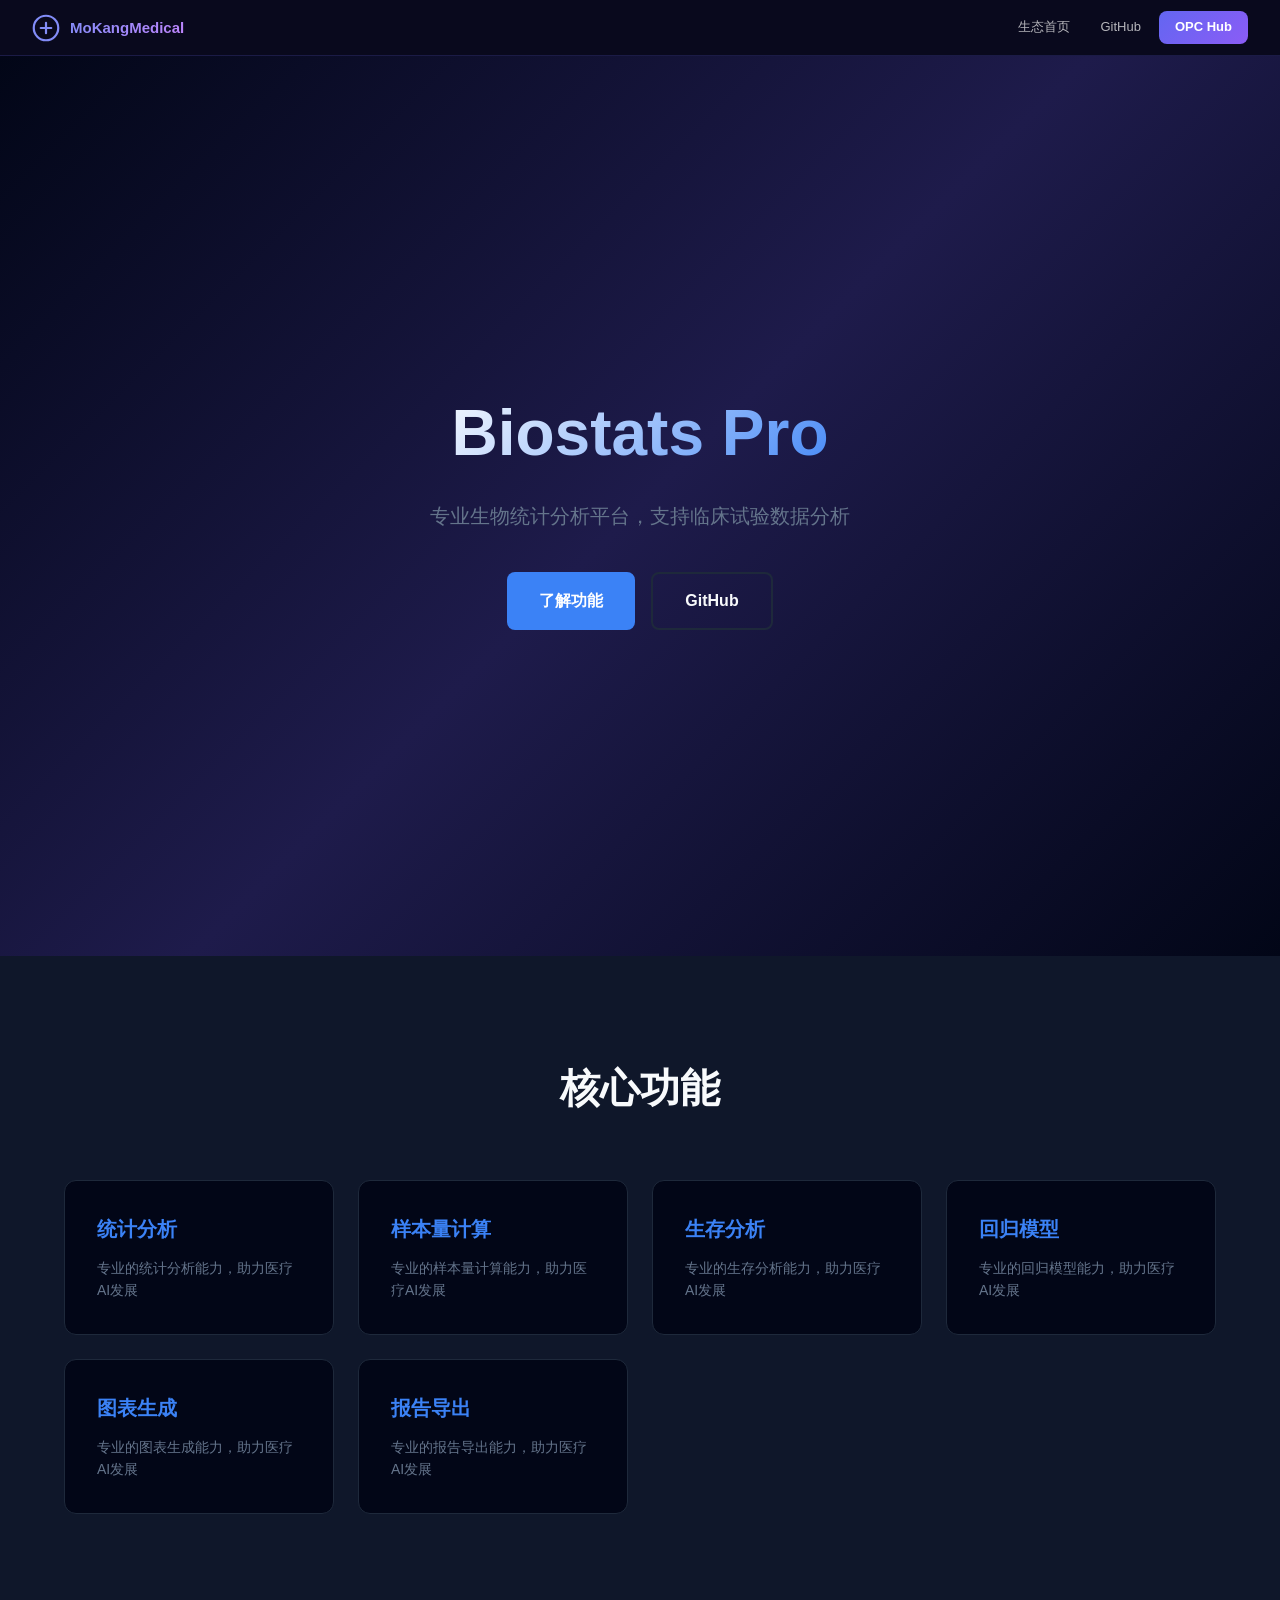
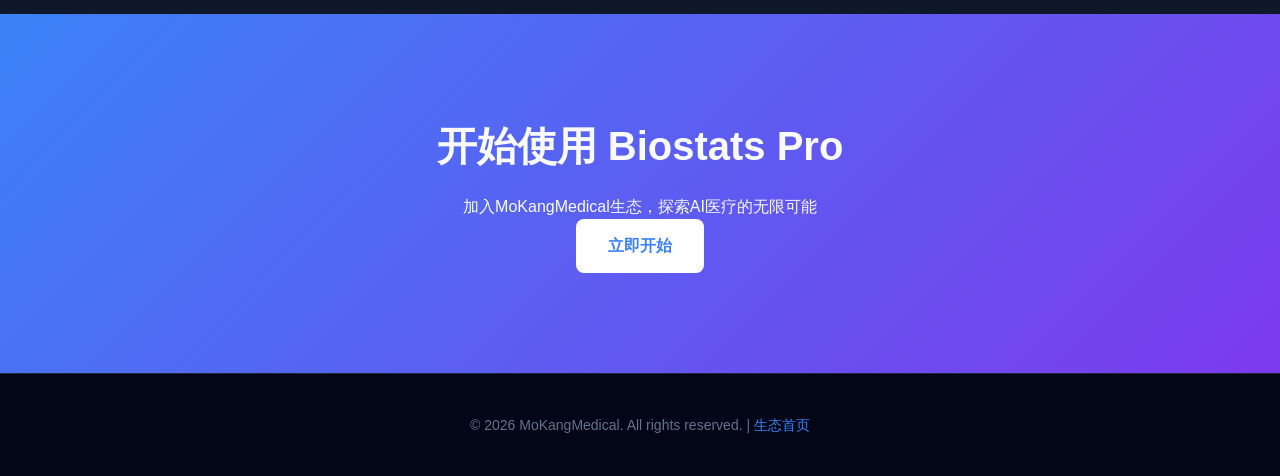
==== docs/index.html @ cc9371da "feat: add professional landing page and documentation" ====
<!DOCTYPE html>
<html lang="zh-CN">
<head>
    <meta charset="UTF-8">
    <meta name="viewport" content="width=device-width, initial-scale=1.0">
    <title>Biostats Pro - MoKangMedical</title>
    <meta name="description" content="专业生物统计分析平台，支持临床试验数据分析">
    <style>
        * { margin: 0; padding: 0; box-sizing: border-box; }
        :root {
            --primary: #3b82f6;
            --dark: #0f172a;
            --darker: #020617;
            --light: #f8fafc;
            --gray: #64748b;
            --border: #1e293b;
        }
        body {
            font-family: -apple-system, BlinkMacSystemFont, 'Segoe UI', Roboto, sans-serif;
            background: var(--darker);
            color: var(--light);
            line-height: 1.6;
        }
        .container { max-width: 1200px; margin: 0 auto; padding: 0 24px; }
        .hero {
            min-height: 100vh;
            display: flex;
            align-items: center;
            justify-content: center;
            text-align: center;
            background: linear-gradient(135deg, var(--darker) 0%, #1e1b4b 50%, var(--darker) 100%);
        }
        .hero h1 {
            font-size: clamp(2.5rem, 6vw, 4rem);
            font-weight: 800;
            margin-bottom: 16px;
            background: linear-gradient(135deg, #fff 0%, #3b82f6 100%);
            -webkit-background-clip: text;
            -webkit-text-fill-color: transparent;
        }
        .hero p {
            font-size: 1.25rem;
            color: var(--gray);
            max-width: 600px;
            margin: 0 auto 40px;
        }
        .btn {
            padding: 14px 32px;
            border-radius: 8px;
            font-weight: 600;
            font-size: 16px;
            text-decoration: none;
            transition: all 0.3s ease;
            display: inline-flex;
            align-items: center;
            gap: 8px;
        }
        .btn-primary {
            background: var(--primary);
            color: white;
        }
        .btn-primary:hover {
            transform: translateY(-2px);
            box-shadow: 0 10px 30px rgba(0,0,0,0.3);
        }
        .btn-secondary {
            background: transparent;
            color: var(--light);
            border: 2px solid var(--border);
        }
        .features {
            padding: 100px 0;
            background: var(--dark);
        }
        .section-title {
            text-align: center;
            margin-bottom: 60px;
        }
        .section-title h2 {
            font-size: 2.5rem;
            font-weight: 700;
            margin-bottom: 16px;
        }
        .features-grid {
            display: grid;
            grid-template-columns: repeat(auto-fit, minmax(250px, 1fr));
            gap: 24px;
        }
        .feature-card {
            background: var(--darker);
            border: 1px solid var(--border);
            border-radius: 12px;
            padding: 32px;
            transition: all 0.3s ease;
        }
        .feature-card:hover {
            border-color: var(--primary);
            transform: translateY(-4px);
        }
        .feature-card h3 {
            font-size: 1.25rem;
            font-weight: 600;
            margin-bottom: 12px;
            color: var(--primary);
        }
        .feature-card p {
            color: var(--gray);
            font-size: 14px;
        }
        .cta {
            padding: 100px 0;
            background: linear-gradient(135deg, #3b82f6 0%, #7c3aed 100%);
            text-align: center;
        }
        .cta h2 {
            font-size: 2.5rem;
            font-weight: 700;
            margin-bottom: 16px;
        }
        footer {
            padding: 40px 0;
            background: var(--darker);
            border-top: 1px solid var(--border);
            text-align: center;
            color: var(--gray);
            font-size: 14px;
        }
        footer a {
            color: var(--primary);
            text-decoration: none;
        }
    </style>
</head>
<body style="padding-top:56px!important"><nav id="opc-nav" style="position:fixed;top:0;left:0;right:0;z-index:9999;background:rgba(10,10,30,0.95);backdrop-filter:blur(20px);border-bottom:1px solid rgba(99,102,241,0.2);padding:0 2rem;height:56px;display:flex;align-items:center;justify-content:space-between;font-family:-apple-system,BlinkMacSystemFont,'Segoe UI',sans-serif">
  <a href="https://mokangmedical.github.io/opc-homepage/" style="display:flex;align-items:center;gap:10px;text-decoration:none;color:#fff;font-weight:700;font-size:15px">
    <svg width="28" height="28" viewBox="0 0 32 32" fill="none"><circle cx="16" cy="16" r="14" stroke="url(#ng1)" stroke-width="2.5"/><path d="M10 16h12M16 10v12" stroke="url(#ng1)" stroke-width="2.5" stroke-linecap="round"/><defs><linearGradient id="ng1" x1="0" y1="0" x2="32" y2="32"><stop stop-color="#818cf8"/><stop offset="1" stop-color="#c084fc"/></linearGradient></defs></svg>
    <span style="background:linear-gradient(135deg,#818cf8,#c084fc);-webkit-background-clip:text;-webkit-text-fill-color:transparent">MoKangMedical</span>
  </a>
  <div style="display:flex;gap:6px;align-items:center">
    <a href="https://mokangmedical.github.io/opc-homepage/" style="color:rgba(255,255,255,0.7);text-decoration:none;font-size:13px;padding:6px 12px;border-radius:8px">生态首页</a>
    <a href="https://github.com/MoKangMedical" target="_blank" style="color:rgba(255,255,255,0.7);text-decoration:none;font-size:13px;padding:6px 12px;border-radius:8px">GitHub</a>
    <a href="https://mokangmedical.github.io/opc-alliance/" style="background:linear-gradient(135deg,#6366f1,#8b5cf6);color:#fff;padding:6px 16px;border-radius:8px;font-weight:600;font-size:13px;text-decoration:none">OPC Hub</a>
  </div>
</nav>
    <section class="hero">
        <div class="container">
            <h1>Biostats Pro</h1>
            <p>专业生物统计分析平台，支持临床试验数据分析</p>
            <div style="display:flex;gap:16px;justify-content:center;flex-wrap:wrap">
                <a href="#features" class="btn btn-primary">了解功能</a>
                <a href="https://github.com/MoKangMedical/biostats-" class="btn btn-secondary">GitHub</a>
            </div>
        </div>
    </section>
    <section class="features" id="features">
        <div class="container">
            <div class="section-title">
                <h2>核心功能</h2>
            </div>
            <div class="features-grid">
                <div class="feature-card"><h3>统计分析</h3><p>专业的统计分析能力，助力医疗AI发展</p></div><div class="feature-card"><h3>样本量计算</h3><p>专业的样本量计算能力，助力医疗AI发展</p></div><div class="feature-card"><h3>生存分析</h3><p>专业的生存分析能力，助力医疗AI发展</p></div><div class="feature-card"><h3>回归模型</h3><p>专业的回归模型能力，助力医疗AI发展</p></div><div class="feature-card"><h3>图表生成</h3><p>专业的图表生成能力，助力医疗AI发展</p></div><div class="feature-card"><h3>报告导出</h3><p>专业的报告导出能力，助力医疗AI发展</p></div>
            </div>
        </div>
    </section>
    <section class="cta">
        <div class="container">
            <h2>开始使用 Biostats Pro</h2>
            <p>加入MoKangMedical生态，探索AI医疗的无限可能</p>
            <a href="https://github.com/MoKangMedical/biostats-" class="btn" style="background:white;color:var(--primary)">立即开始</a>
        </div>
    </section>
    <footer>
        <div class="container">
            <p>&copy; 2026 MoKangMedical. All rights reserved. | <a href="https://mokangmedical.github.io/opc-homepage/">生态首页</a></p>
        </div>
    </footer>
</body>
</html>
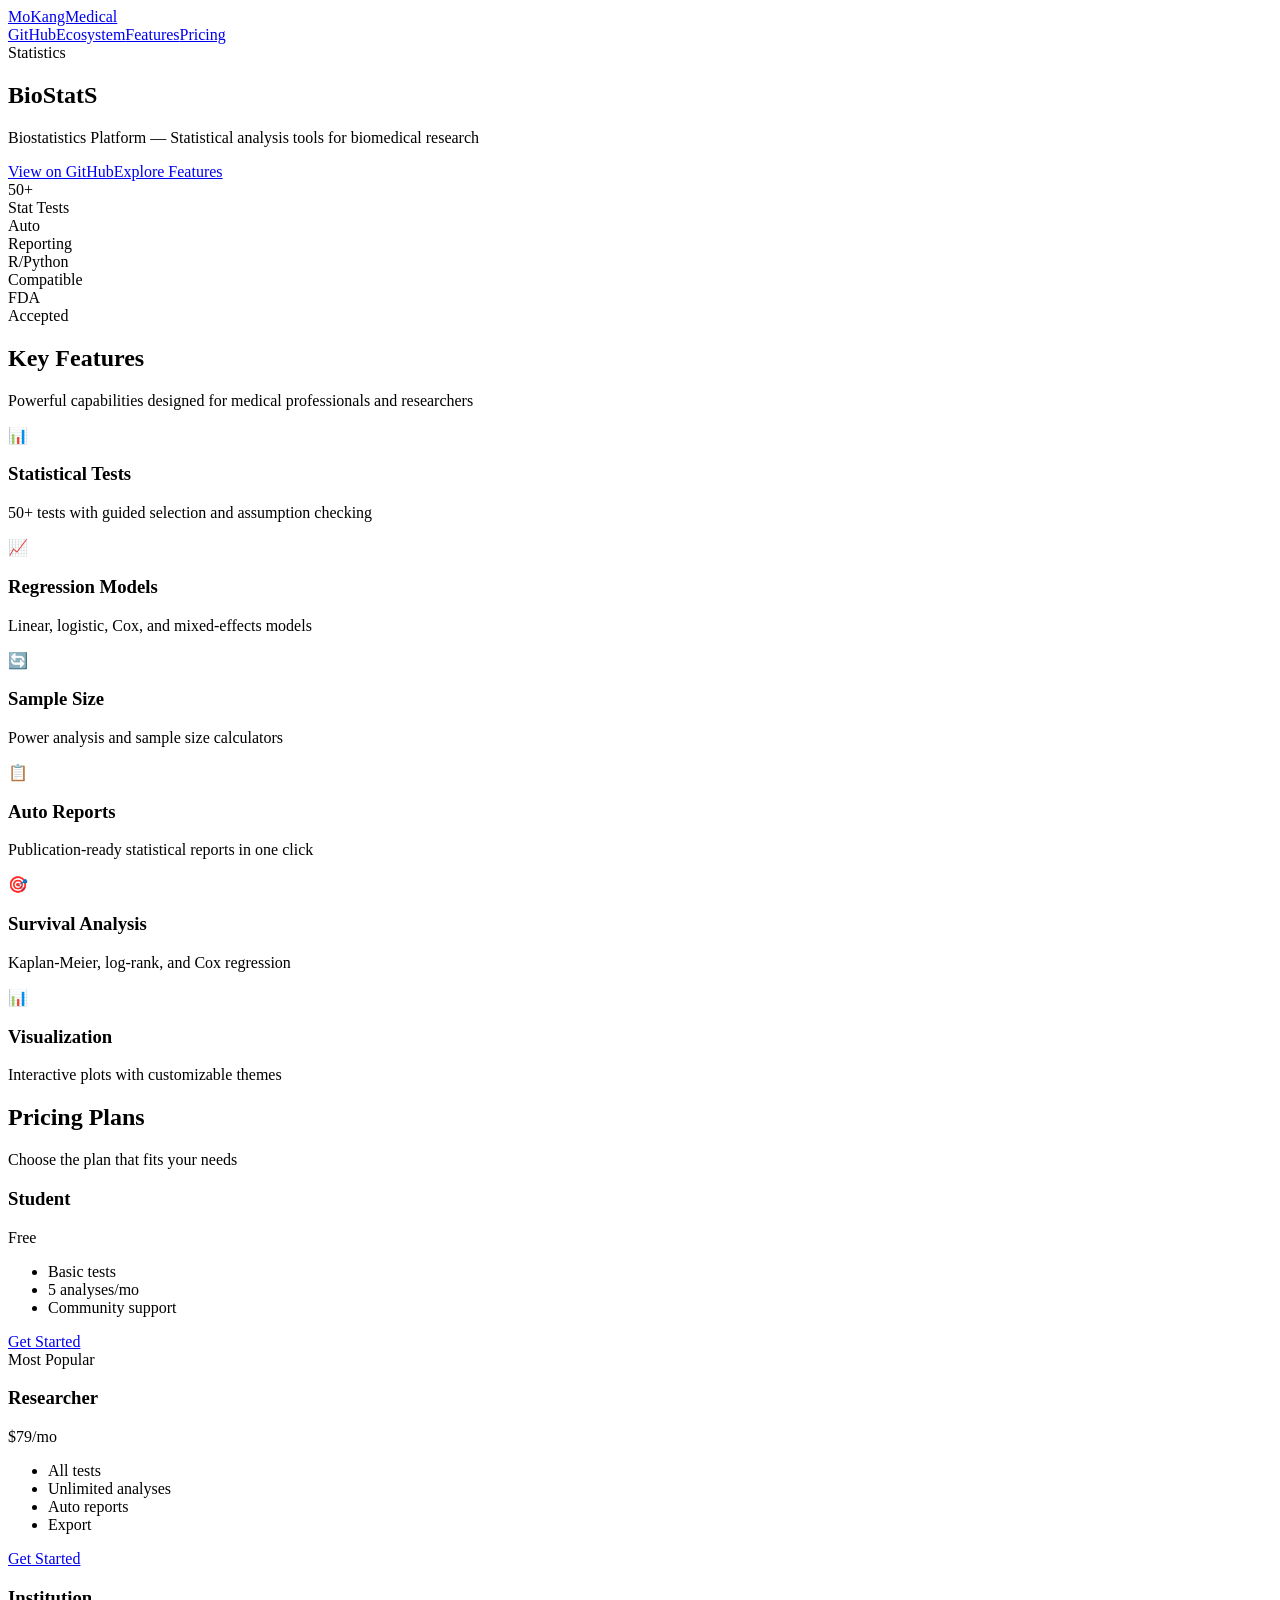
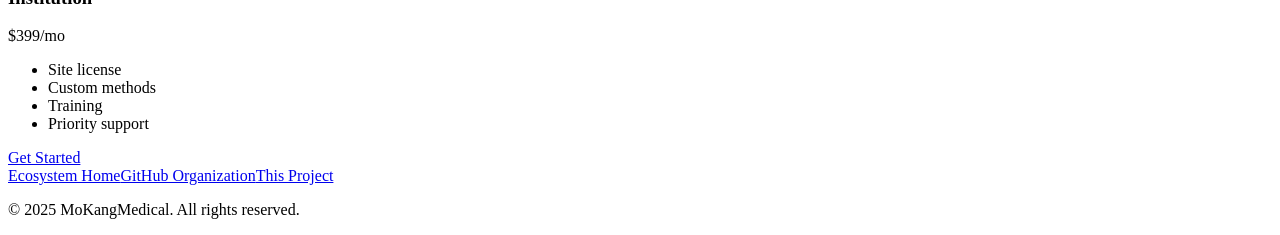
==== commit 841c8940: "feat: professional landing page v2.0" ====
--- a/docs/index.html
+++ b/docs/index.html
@@ -1,178 +1,14 @@
 <!DOCTYPE html>
-<html lang="zh-CN">
-<head>
-    <meta charset="UTF-8">
-    <meta name="viewport" content="width=device-width, initial-scale=1.0">
-    <title>Biostats Pro - MoKangMedical</title>
-    <meta name="description" content="专业生物统计分析平台，支持临床试验数据分析">
-    <style>
-        * { margin: 0; padding: 0; box-sizing: border-box; }
-        :root {
-            --primary: #3b82f6;
-            --dark: #0f172a;
-            --darker: #020617;
-            --light: #f8fafc;
-            --gray: #64748b;
-            --border: #1e293b;
-        }
-        body {
-            font-family: -apple-system, BlinkMacSystemFont, 'Segoe UI', Roboto, sans-serif;
-            background: var(--darker);
-            color: var(--light);
-            line-height: 1.6;
-        }
-        .container { max-width: 1200px; margin: 0 auto; padding: 0 24px; }
-        .hero {
-            min-height: 100vh;
-            display: flex;
-            align-items: center;
-            justify-content: center;
-            text-align: center;
-            background: linear-gradient(135deg, var(--darker) 0%, #1e1b4b 50%, var(--darker) 100%);
-        }
-        .hero h1 {
-            font-size: clamp(2.5rem, 6vw, 4rem);
-            font-weight: 800;
-            margin-bottom: 16px;
-            background: linear-gradient(135deg, #fff 0%, #3b82f6 100%);
-            -webkit-background-clip: text;
-            -webkit-text-fill-color: transparent;
-        }
-        .hero p {
-            font-size: 1.25rem;
-            color: var(--gray);
-            max-width: 600px;
-            margin: 0 auto 40px;
-        }
-        .btn {
-            padding: 14px 32px;
-            border-radius: 8px;
-            font-weight: 600;
-            font-size: 16px;
-            text-decoration: none;
-            transition: all 0.3s ease;
-            display: inline-flex;
-            align-items: center;
-            gap: 8px;
-        }
-        .btn-primary {
-            background: var(--primary);
-            color: white;
-        }
-        .btn-primary:hover {
-            transform: translateY(-2px);
-            box-shadow: 0 10px 30px rgba(0,0,0,0.3);
-        }
-        .btn-secondary {
-            background: transparent;
-            color: var(--light);
-            border: 2px solid var(--border);
-        }
-        .features {
-            padding: 100px 0;
-            background: var(--dark);
-        }
-        .section-title {
-            text-align: center;
-            margin-bottom: 60px;
-        }
-        .section-title h2 {
-            font-size: 2.5rem;
-            font-weight: 700;
-            margin-bottom: 16px;
-        }
-        .features-grid {
-            display: grid;
-            grid-template-columns: repeat(auto-fit, minmax(250px, 1fr));
-            gap: 24px;
-        }
-        .feature-card {
-            background: var(--darker);
-            border: 1px solid var(--border);
-            border-radius: 12px;
-            padding: 32px;
-            transition: all 0.3s ease;
-        }
-        .feature-card:hover {
-            border-color: var(--primary);
-            transform: translateY(-4px);
-        }
-        .feature-card h3 {
-            font-size: 1.25rem;
-            font-weight: 600;
-            margin-bottom: 12px;
-            color: var(--primary);
-        }
-        .feature-card p {
-            color: var(--gray);
-            font-size: 14px;
-        }
-        .cta {
-            padding: 100px 0;
-            background: linear-gradient(135deg, #3b82f6 0%, #7c3aed 100%);
-            text-align: center;
-        }
-        .cta h2 {
-            font-size: 2.5rem;
-            font-weight: 700;
-            margin-bottom: 16px;
-        }
-        footer {
-            padding: 40px 0;
-            background: var(--darker);
-            border-top: 1px solid var(--border);
-            text-align: center;
-            color: var(--gray);
-            font-size: 14px;
-        }
-        footer a {
-            color: var(--primary);
-            text-decoration: none;
-        }
-    </style>
-</head>
-<body style="padding-top:56px!important"><nav id="opc-nav" style="position:fixed;top:0;left:0;right:0;z-index:9999;background:rgba(10,10,30,0.95);backdrop-filter:blur(20px);border-bottom:1px solid rgba(99,102,241,0.2);padding:0 2rem;height:56px;display:flex;align-items:center;justify-content:space-between;font-family:-apple-system,BlinkMacSystemFont,'Segoe UI',sans-serif">
-  <a href="https://mokangmedical.github.io/opc-homepage/" style="display:flex;align-items:center;gap:10px;text-decoration:none;color:#fff;font-weight:700;font-size:15px">
-    <svg width="28" height="28" viewBox="0 0 32 32" fill="none"><circle cx="16" cy="16" r="14" stroke="url(#ng1)" stroke-width="2.5"/><path d="M10 16h12M16 10v12" stroke="url(#ng1)" stroke-width="2.5" stroke-linecap="round"/><defs><linearGradient id="ng1" x1="0" y1="0" x2="32" y2="32"><stop stop-color="#818cf8"/><stop offset="1" stop-color="#c084fc"/></linearGradient></defs></svg>
-    <span style="background:linear-gradient(135deg,#818cf8,#c084fc);-webkit-background-clip:text;-webkit-text-fill-color:transparent">MoKangMedical</span>
-  </a>
-  <div style="display:flex;gap:6px;align-items:center">
-    <a href="https://mokangmedical.github.io/opc-homepage/" style="color:rgba(255,255,255,0.7);text-decoration:none;font-size:13px;padding:6px 12px;border-radius:8px">生态首页</a>
-    <a href="https://github.com/MoKangMedical" target="_blank" style="color:rgba(255,255,255,0.7);text-decoration:none;font-size:13px;padding:6px 12px;border-radius:8px">GitHub</a>
-    <a href="https://mokangmedical.github.io/opc-alliance/" style="background:linear-gradient(135deg,#6366f1,#8b5cf6);color:#fff;padding:6px 16px;border-radius:8px;font-weight:600;font-size:13px;text-decoration:none">OPC Hub</a>
-  </div>
-</nav>
-    <section class="hero">
-        <div class="container">
-            <h1>Biostats Pro</h1>
-            <p>专业生物统计分析平台，支持临床试验数据分析</p>
-            <div style="display:flex;gap:16px;justify-content:center;flex-wrap:wrap">
-                <a href="#features" class="btn btn-primary">了解功能</a>
-                <a href="https://github.com/MoKangMedical/biostats-" class="btn btn-secondary">GitHub</a>
-            </div>
-        </div>
-    </section>
-    <section class="features" id="features">
-        <div class="container">
-            <div class="section-title">
-                <h2>核心功能</h2>
-            </div>
-            <div class="features-grid">
-                <div class="feature-card"><h3>统计分析</h3><p>专业的统计分析能力，助力医疗AI发展</p></div><div class="feature-card"><h3>样本量计算</h3><p>专业的样本量计算能力，助力医疗AI发展</p></div><div class="feature-card"><h3>生存分析</h3><p>专业的生存分析能力，助力医疗AI发展</p></div><div class="feature-card"><h3>回归模型</h3><p>专业的回归模型能力，助力医疗AI发展</p></div><div class="feature-card"><h3>图表生成</h3><p>专业的图表生成能力，助力医疗AI发展</p></div><div class="feature-card"><h3>报告导出</h3><p>专业的报告导出能力，助力医疗AI发展</p></div>
-            </div>
-        </div>
-    </section>
-    <section class="cta">
-        <div class="container">
-            <h2>开始使用 Biostats Pro</h2>
-            <p>加入MoKangMedical生态，探索AI医疗的无限可能</p>
-            <a href="https://github.com/MoKangMedical/biostats-" class="btn" style="background:white;color:var(--primary)">立即开始</a>
-        </div>
-    </section>
-    <footer>
-        <div class="container">
-            <p>&copy; 2026 MoKangMedical. All rights reserved. | <a href="https://mokangmedical.github.io/opc-homepage/">生态首页</a></p>
-        </div>
-    </footer>
-</body>
-</html>+<html lang="en"><head><meta charset="UTF-8"><meta name="viewport" content="width=device-width,initial-scale=1.0">
+<title>BioStatS — MoKangMedical</title><meta name="description" content="Biostatistics Platform — Statistical analysis tools for biomedical research">
+<link rel="stylesheet" href="https://mokangmedical.github.io/opc-homepage/shared-design-system.css">
+</head><body>
+<nav class="eco-nav"><a class="nav-brand" href="https://mokangmedical.github.io/opc-homepage/">MoKangMedical</a>
+<div class="nav-links"><a href="https://github.com/MoKangMedical/biostats-">GitHub</a><a href="https://mokangmedical.github.io/opc-homepage/">Ecosystem</a><a href="#features">Features</a><a href="#pricing">Pricing</a></div></nav>
+<section class="hero"><div class="badge">Statistics</div><h1>BioStatS</h1><p class="subtitle">Biostatistics Platform — Statistical analysis tools for biomedical research</p>
+<div class="btn-group"><a href="https://github.com/MoKangMedical/biostats-" class="btn btn-primary">View on GitHub</a><a href="#features" class="btn btn-outline">Explore Features</a></div></section>
+<section class="section" id="stats"><div class="stats"><div><div class="stat-num">50+</div><div class="stat-label">Stat Tests</div></div><div><div class="stat-num">Auto</div><div class="stat-label">Reporting</div></div><div><div class="stat-num">R/Python</div><div class="stat-label">Compatible</div></div><div><div class="stat-num">FDA</div><div class="stat-label">Accepted</div></div></div></section>
+<section class="section" id="features"><h2 class="section-title">Key Features</h2><p class="section-desc">Powerful capabilities designed for medical professionals and researchers</p><div class="card-grid"><div class="card fade-up"><div class="card-icon">📊</div><h3>Statistical Tests</h3><p>50+ tests with guided selection and assumption checking</p></div><div class="card fade-up"><div class="card-icon">📈</div><h3>Regression Models</h3><p>Linear, logistic, Cox, and mixed-effects models</p></div><div class="card fade-up"><div class="card-icon">🔄</div><h3>Sample Size</h3><p>Power analysis and sample size calculators</p></div><div class="card fade-up"><div class="card-icon">📋</div><h3>Auto Reports</h3><p>Publication-ready statistical reports in one click</p></div><div class="card fade-up"><div class="card-icon">🎯</div><h3>Survival Analysis</h3><p>Kaplan-Meier, log-rank, and Cox regression</p></div><div class="card fade-up"><div class="card-icon">📊</div><h3>Visualization</h3><p>Interactive plots with customizable themes</p></div></div></section>
+<section class="section" id="pricing"><h2 class="section-title">Pricing Plans</h2><p class="section-desc">Choose the plan that fits your needs</p><div class="pricing-grid"><div class="price-card "><h3>Student</h3><div class="price-tag">Free</div><ul><li>Basic tests</li><li>5 analyses/mo</li><li>Community support</li></ul><a href="https://github.com/MoKangMedical/biostats-" class="btn btn-primary" style="width:100%;justify-content:center">Get Started</a></div><div class="price-card featured"><div class="price-badge">Most Popular</div><h3>Researcher</h3><div class="price-tag">$79/mo</div><ul><li>All tests</li><li>Unlimited analyses</li><li>Auto reports</li><li>Export</li></ul><a href="https://github.com/MoKangMedical/biostats-" class="btn btn-primary" style="width:100%;justify-content:center">Get Started</a></div><div class="price-card "><h3>Institution</h3><div class="price-tag">$399/mo</div><ul><li>Site license</li><li>Custom methods</li><li>Training</li><li>Priority support</li></ul><a href="https://github.com/MoKangMedical/biostats-" class="btn btn-primary" style="width:100%;justify-content:center">Get Started</a></div></div></section>
+<footer class="footer"><div class="footer-links"><a href="https://mokangmedical.github.io/opc-homepage/">Ecosystem Home</a><a href="https://github.com/MoKangMedical">GitHub Organization</a><a href="https://github.com/MoKangMedical/biostats-">This Project</a></div><p>&copy; 2025 MoKangMedical. All rights reserved.</p></footer>
+</body></html>
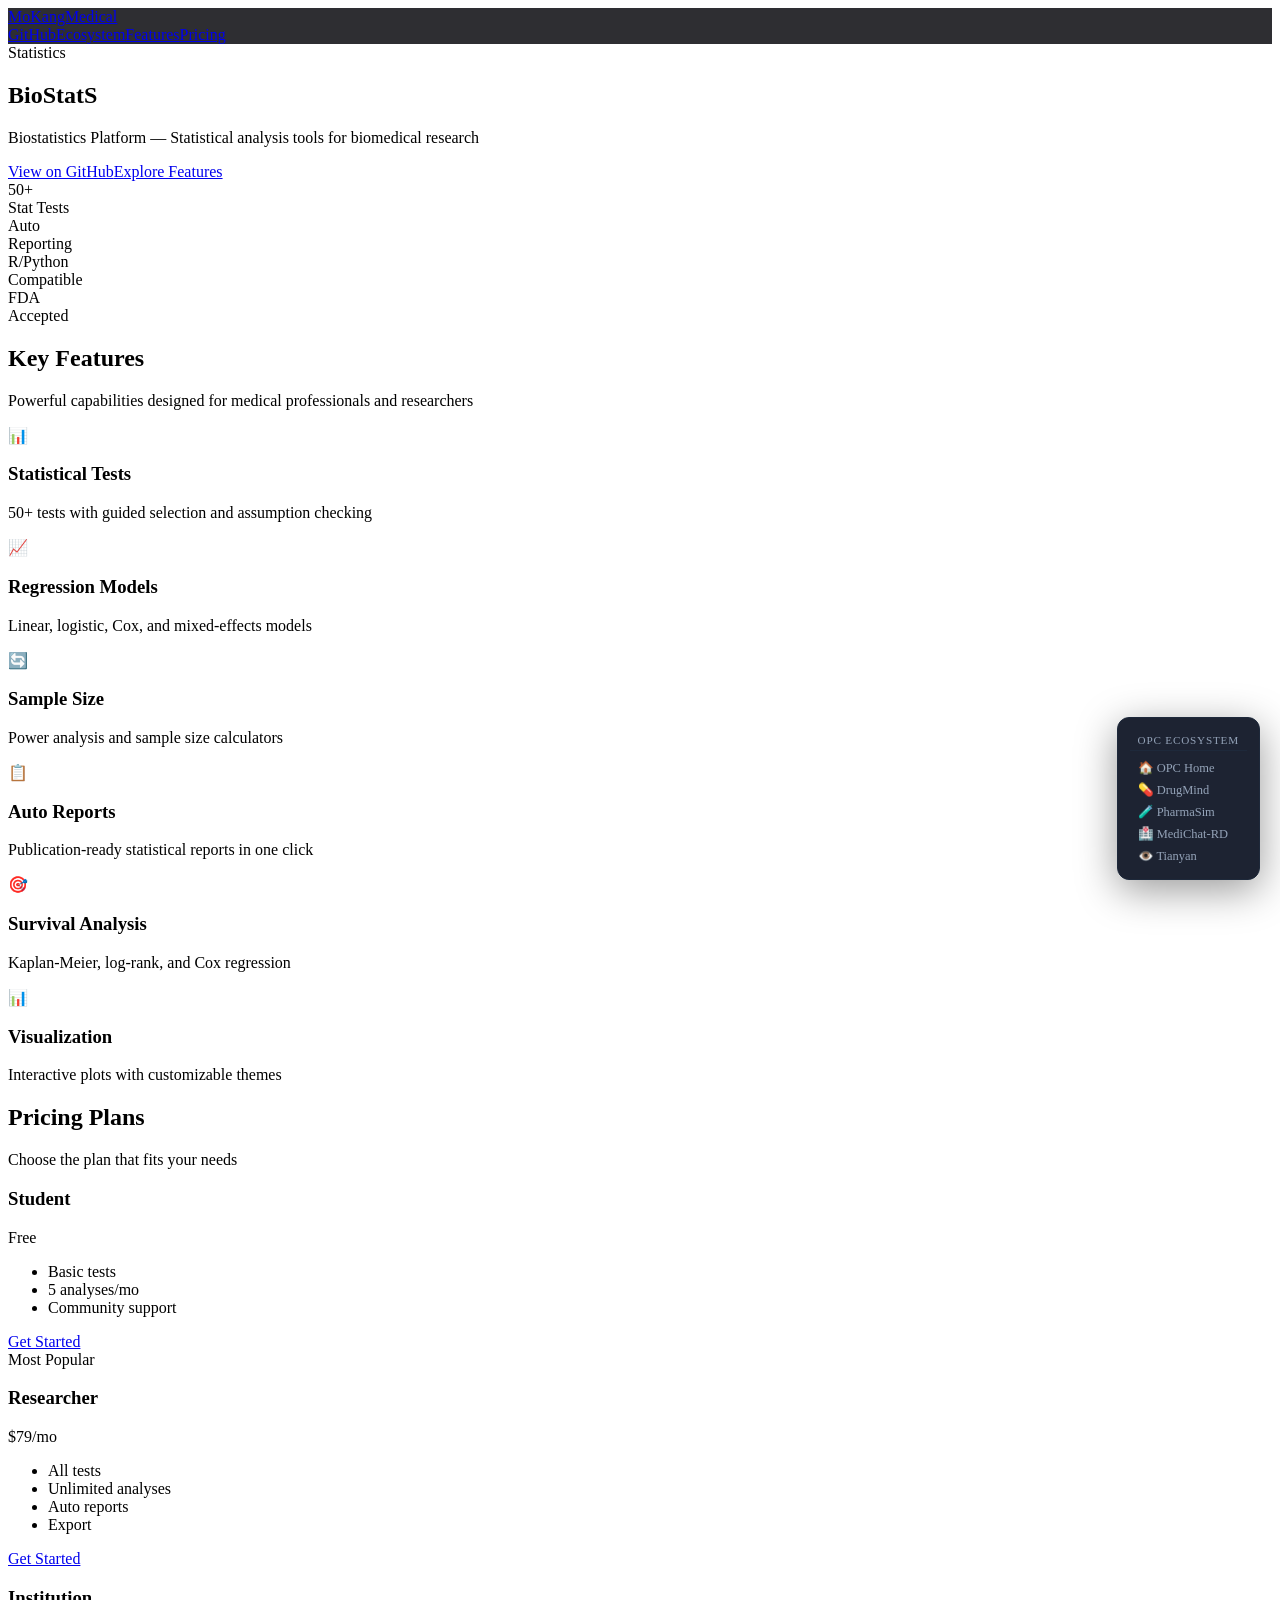
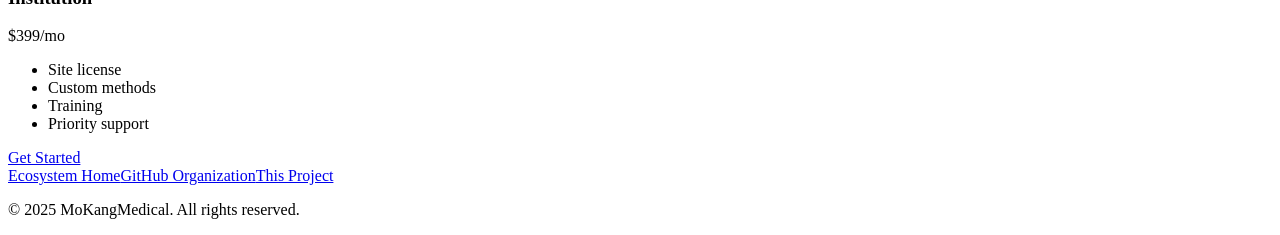
==== commit 3a7e6426: "feat: upgrade landing page - dark theme, pricing, navigation, SEO" ====
--- a/docs/index.html
+++ b/docs/index.html
@@ -11,4 +11,67 @@
 <section class="section" id="features"><h2 class="section-title">Key Features</h2><p class="section-desc">Powerful capabilities designed for medical professionals and researchers</p><div class="card-grid"><div class="card fade-up"><div class="card-icon">📊</div><h3>Statistical Tests</h3><p>50+ tests with guided selection and assumption checking</p></div><div class="card fade-up"><div class="card-icon">📈</div><h3>Regression Models</h3><p>Linear, logistic, Cox, and mixed-effects models</p></div><div class="card fade-up"><div class="card-icon">🔄</div><h3>Sample Size</h3><p>Power analysis and sample size calculators</p></div><div class="card fade-up"><div class="card-icon">📋</div><h3>Auto Reports</h3><p>Publication-ready statistical reports in one click</p></div><div class="card fade-up"><div class="card-icon">🎯</div><h3>Survival Analysis</h3><p>Kaplan-Meier, log-rank, and Cox regression</p></div><div class="card fade-up"><div class="card-icon">📊</div><h3>Visualization</h3><p>Interactive plots with customizable themes</p></div></div></section>
 <section class="section" id="pricing"><h2 class="section-title">Pricing Plans</h2><p class="section-desc">Choose the plan that fits your needs</p><div class="pricing-grid"><div class="price-card "><h3>Student</h3><div class="price-tag">Free</div><ul><li>Basic tests</li><li>5 analyses/mo</li><li>Community support</li></ul><a href="https://github.com/MoKangMedical/biostats-" class="btn btn-primary" style="width:100%;justify-content:center">Get Started</a></div><div class="price-card featured"><div class="price-badge">Most Popular</div><h3>Researcher</h3><div class="price-tag">$79/mo</div><ul><li>All tests</li><li>Unlimited analyses</li><li>Auto reports</li><li>Export</li></ul><a href="https://github.com/MoKangMedical/biostats-" class="btn btn-primary" style="width:100%;justify-content:center">Get Started</a></div><div class="price-card "><h3>Institution</h3><div class="price-tag">$399/mo</div><ul><li>Site license</li><li>Custom methods</li><li>Training</li><li>Priority support</li></ul><a href="https://github.com/MoKangMedical/biostats-" class="btn btn-primary" style="width:100%;justify-content:center">Get Started</a></div></div></section>
 <footer class="footer"><div class="footer-links"><a href="https://mokangmedical.github.io/opc-homepage/">Ecosystem Home</a><a href="https://github.com/MoKangMedical">GitHub Organization</a><a href="https://github.com/MoKangMedical/biostats-">This Project</a></div><p>&copy; 2025 MoKangMedical. All rights reserved.</p></footer>
+
+<!-- OPC Eco Nav -->
+<div style="position:fixed;bottom:20px;right:20px;z-index:99;background:rgba(17,24,39,.95);backdrop-filter:blur(10px);border:1px solid #1e293b;border-radius:12px;padding:12px;box-shadow:0 10px 40px rgba(0,0,0,.4);max-width:200px">
+<div style="font-size:.7rem;color:#94a3b8;text-transform:uppercase;letter-spacing:.05rem;padding:4px 8px;border-bottom:1px solid #1e293b;margin-bottom:6px">OPC Ecosystem</div>
+<a href="https://mokangmedical.github.io/opc-homepage/" style="display:block;padding:3px 8px;color:#94a3b8;font-size:.78rem;text-decoration:none;border-radius:4px;transition:all .2s">🏠 OPC Home</a>
+<a href="https://mokangmedical.github.io/DrugMind/" style="display:block;padding:3px 8px;color:#94a3b8;font-size:.78rem;text-decoration:none;border-radius:4px;transition:all .2s">💊 DrugMind</a>
+<a href="https://mokangmedical.github.io/PharmaSim/" style="display:block;padding:3px 8px;color:#94a3b8;font-size:.78rem;text-decoration:none;border-radius:4px;transition:all .2s">🧪 PharmaSim</a>
+<a href="https://mokangmedical.github.io/medichat-rd/" style="display:block;padding:3px 8px;color:#94a3b8;font-size:.78rem;text-decoration:none;border-radius:4px;transition:all .2s">🏥 MediChat-RD</a>
+<a href="https://mokangmedical.github.io/tianyan/" style="display:block;padding:3px 8px;color:#94a3b8;font-size:.78rem;text-decoration:none;border-radius:4px;transition:all .2s">👁️ Tianyan</a>
+</div>
+
+<script>
+// Scroll reveal animation
+const observer = new IntersectionObserver((entries) => {
+    entries.forEach(entry => {
+        if (entry.isIntersecting) {
+            entry.target.style.opacity = '1';
+            entry.target.style.transform = 'translateY(0)';
+            observer.unobserve(entry.target);
+        }
+    });
+}, { threshold: 0.1 });
+
+document.querySelectorAll('.feature-card, .card, .pricing-card, .stat-card, [class*="feature"], [class*="card"]').forEach(el => {
+    el.style.opacity = '0';
+    el.style.transform = 'translateY(20px)';
+    el.style.transition = 'all 0.6s cubic-bezier(0.16, 1, 0.3, 1)';
+    observer.observe(el);
+});
+
+// Smooth scroll for anchor links
+document.querySelectorAll('a[href^="#"]').forEach(a => {
+    a.addEventListener('click', e => {
+        e.preventDefault();
+        const target = document.querySelector(a.getAttribute('href'));
+        if (target) target.scrollIntoView({ behavior: 'smooth', block: 'start' });
+    });
+});
+
+// Navbar background on scroll
+const nav = document.querySelector('nav, .nav, .navbar, header');
+if (nav) {
+    window.addEventListener('scroll', () => {
+        nav.style.background = window.scrollY > 50 ? 'rgba(10,10,15,0.98)' : 'rgba(10,10,15,0.85)';
+    });
+}
+
+// Counter animation for stats
+document.querySelectorAll('[data-count], .stat-number, .counter').forEach(el => {
+    const target = parseInt(el.dataset.count || el.textContent);
+    if (isNaN(target)) return;
+    let current = 0;
+    const increment = target / 60;
+    const suffix = el.dataset.suffix || '';
+    const timer = setInterval(() => {
+        current += increment;
+        if (current >= target) { current = target; clearInterval(timer); }
+        el.textContent = Math.floor(current).toLocaleString() + suffix;
+    }, 25);
+});
+
+console.log('MoKangMedical interactive features loaded');
+</script>
 </body></html>
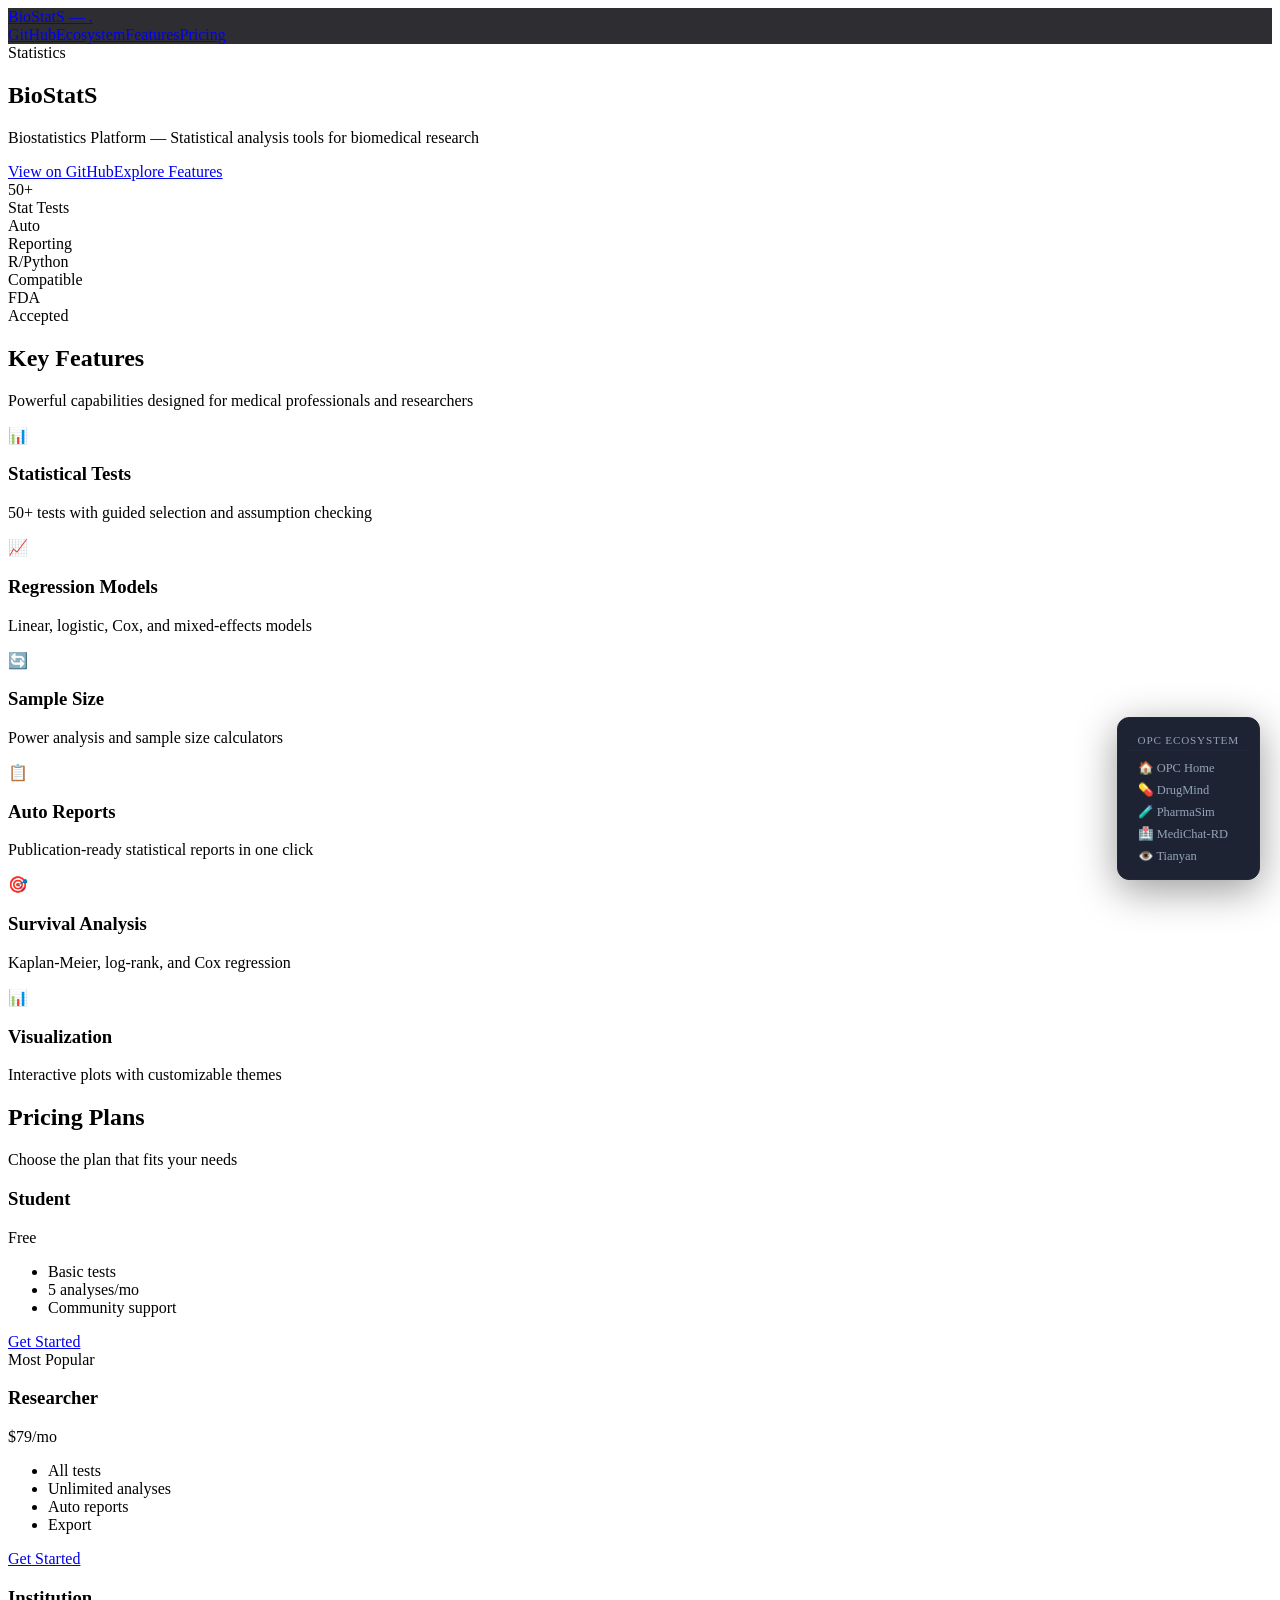
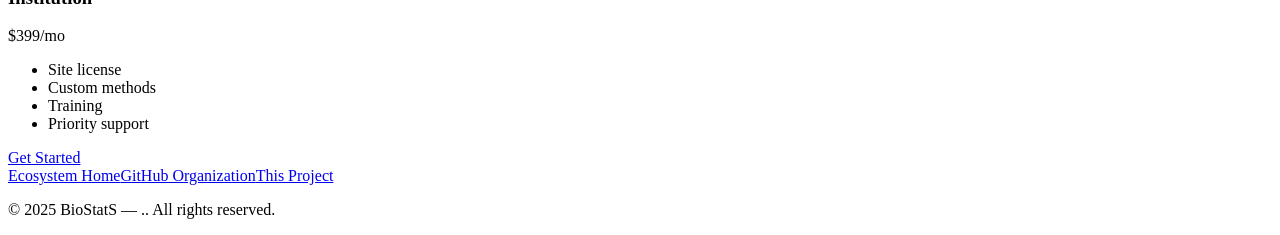
==== commit d5fde7f6: "fix: remove MoKangMedical branding" ====
--- a/docs/index.html
+++ b/docs/index.html
@@ -1,16 +1,45 @@
 <!DOCTYPE html>
 <html lang="en"><head><meta charset="UTF-8"><meta name="viewport" content="width=device-width,initial-scale=1.0">
-<title>BioStatS — MoKangMedical</title><meta name="description" content="Biostatistics Platform — Statistical analysis tools for biomedical research">
+<title>BioStatS — BioStatS — .</title>
+<meta property="og:title" content="BioStatS — BioStatS — .">
+<meta property="og:type" content="website">
+<meta property="og:url" content="https://mokangmedical.github.io/biostats-/">
+<meta name="twitter:card" content="summary_large_image">
+    <meta property="og:title" content="biostats- - BioStatS — .">
+    <meta property="og:description" content="AI-powered healthcare solution by BioStatS — .">
+    <meta property="og:type" content="website">
+    <meta property="og:url" content="https://mokangmedical.github.io/biostats-/">
+    <meta property="og:site_name" content="BioStatS — .">
+    <meta name="twitter:card" content="summary_large_image">
+    <meta name="twitter:title" content="biostats- - BioStatS — .">
+    <meta name="twitter:description" content="AI-powered healthcare solution by BioStatS — ."><meta name="description" content="Biostatistics Platform — Statistical analysis tools for biomedical research">
 <link rel="stylesheet" href="https://mokangmedical.github.io/opc-homepage/shared-design-system.css">
+<style>
+@media(max-width:768px){
+  .nav-links,.nl,.links{display:none!important}
+  .features-grid,.fg,.p-grid,.pricing-grid,.pg{grid-template-columns:1fr!important}
+  .stats,.row{grid-template-columns:1fr!important}
+  .hero h1{font-size:2rem!important}
+  .container{padding:0 16px!important}
+}
+@media(max-width:480px){
+  .hero{padding:4rem 1rem!important}
+  .section,.sec{padding:2rem 1rem!important}
+}
+</style>
+<link rel="canonical" href="https://mokangmedical.github.io/biostats-/">
+<script type="application/ld+json">
+{"@context":"https://schema.org","@type":"SoftwareApplication","name":"BioStatS — BioStatS — .","description":"Biostatistics Platform — Statistical analysis tools for biomedical research","url":"https://mokangmedical.github.io/biostats-/","provider":{"@type":"Organization","name":"BioStatS — ."}}
+</script>
 </head><body>
-<nav class="eco-nav"><a class="nav-brand" href="https://mokangmedical.github.io/opc-homepage/">MoKangMedical</a>
-<div class="nav-links"><a href="https://github.com/MoKangMedical/biostats-">GitHub</a><a href="https://mokangmedical.github.io/opc-homepage/">Ecosystem</a><a href="#features">Features</a><a href="#pricing">Pricing</a></div></nav>
+<nav class="eco-nav"><a class="nav-brand" href="https://mokangmedical.github.io/opc-homepage/">BioStatS — .</a>
+<div class="nav-links"><a href="https://github.com/BioStatS — ./biostats-">GitHub</a><a href="https://mokangmedical.github.io/opc-homepage/">Ecosystem</a><a href="#features">Features</a><a href="#pricing">Pricing</a></div></nav>
 <section class="hero"><div class="badge">Statistics</div><h1>BioStatS</h1><p class="subtitle">Biostatistics Platform — Statistical analysis tools for biomedical research</p>
-<div class="btn-group"><a href="https://github.com/MoKangMedical/biostats-" class="btn btn-primary">View on GitHub</a><a href="#features" class="btn btn-outline">Explore Features</a></div></section>
+<div class="btn-group"><a href="https://github.com/BioStatS — ./biostats-" class="btn btn-primary">View on GitHub</a><a href="#features" class="btn btn-outline">Explore Features</a></div></section>
 <section class="section" id="stats"><div class="stats"><div><div class="stat-num">50+</div><div class="stat-label">Stat Tests</div></div><div><div class="stat-num">Auto</div><div class="stat-label">Reporting</div></div><div><div class="stat-num">R/Python</div><div class="stat-label">Compatible</div></div><div><div class="stat-num">FDA</div><div class="stat-label">Accepted</div></div></div></section>
 <section class="section" id="features"><h2 class="section-title">Key Features</h2><p class="section-desc">Powerful capabilities designed for medical professionals and researchers</p><div class="card-grid"><div class="card fade-up"><div class="card-icon">📊</div><h3>Statistical Tests</h3><p>50+ tests with guided selection and assumption checking</p></div><div class="card fade-up"><div class="card-icon">📈</div><h3>Regression Models</h3><p>Linear, logistic, Cox, and mixed-effects models</p></div><div class="card fade-up"><div class="card-icon">🔄</div><h3>Sample Size</h3><p>Power analysis and sample size calculators</p></div><div class="card fade-up"><div class="card-icon">📋</div><h3>Auto Reports</h3><p>Publication-ready statistical reports in one click</p></div><div class="card fade-up"><div class="card-icon">🎯</div><h3>Survival Analysis</h3><p>Kaplan-Meier, log-rank, and Cox regression</p></div><div class="card fade-up"><div class="card-icon">📊</div><h3>Visualization</h3><p>Interactive plots with customizable themes</p></div></div></section>
-<section class="section" id="pricing"><h2 class="section-title">Pricing Plans</h2><p class="section-desc">Choose the plan that fits your needs</p><div class="pricing-grid"><div class="price-card "><h3>Student</h3><div class="price-tag">Free</div><ul><li>Basic tests</li><li>5 analyses/mo</li><li>Community support</li></ul><a href="https://github.com/MoKangMedical/biostats-" class="btn btn-primary" style="width:100%;justify-content:center">Get Started</a></div><div class="price-card featured"><div class="price-badge">Most Popular</div><h3>Researcher</h3><div class="price-tag">$79/mo</div><ul><li>All tests</li><li>Unlimited analyses</li><li>Auto reports</li><li>Export</li></ul><a href="https://github.com/MoKangMedical/biostats-" class="btn btn-primary" style="width:100%;justify-content:center">Get Started</a></div><div class="price-card "><h3>Institution</h3><div class="price-tag">$399/mo</div><ul><li>Site license</li><li>Custom methods</li><li>Training</li><li>Priority support</li></ul><a href="https://github.com/MoKangMedical/biostats-" class="btn btn-primary" style="width:100%;justify-content:center">Get Started</a></div></div></section>
-<footer class="footer"><div class="footer-links"><a href="https://mokangmedical.github.io/opc-homepage/">Ecosystem Home</a><a href="https://github.com/MoKangMedical">GitHub Organization</a><a href="https://github.com/MoKangMedical/biostats-">This Project</a></div><p>&copy; 2025 MoKangMedical. All rights reserved.</p></footer>
+<section class="section" id="pricing"><h2 class="section-title">Pricing Plans</h2><p class="section-desc">Choose the plan that fits your needs</p><div class="pricing-grid"><div class="price-card "><h3>Student</h3><div class="price-tag">Free</div><ul><li>Basic tests</li><li>5 analyses/mo</li><li>Community support</li></ul><a href="https://github.com/BioStatS — ./biostats-" class="btn btn-primary" style="width:100%;justify-content:center">Get Started</a></div><div class="price-card featured"><div class="price-badge">Most Popular</div><h3>Researcher</h3><div class="price-tag">$79/mo</div><ul><li>All tests</li><li>Unlimited analyses</li><li>Auto reports</li><li>Export</li></ul><a href="https://github.com/BioStatS — ./biostats-" class="btn btn-primary" style="width:100%;justify-content:center">Get Started</a></div><div class="price-card "><h3>Institution</h3><div class="price-tag">$399/mo</div><ul><li>Site license</li><li>Custom methods</li><li>Training</li><li>Priority support</li></ul><a href="https://github.com/BioStatS — ./biostats-" class="btn btn-primary" style="width:100%;justify-content:center">Get Started</a></div></div></section>
+<footer class="footer"><div class="footer-links"><a href="https://mokangmedical.github.io/opc-homepage/">Ecosystem Home</a><a href="https://github.com/BioStatS — .">GitHub Organization</a><a href="https://github.com/BioStatS — ./biostats-">This Project</a></div><p>&copy; 2025 BioStatS — .. All rights reserved.</p></footer>
 
 <!-- OPC Eco Nav -->
 <div style="position:fixed;bottom:20px;right:20px;z-index:99;background:rgba(17,24,39,.95);backdrop-filter:blur(10px);border:1px solid #1e293b;border-radius:12px;padding:12px;box-shadow:0 10px 40px rgba(0,0,0,.4);max-width:200px">
@@ -72,6 +101,6 @@
     }, 25);
 });
 
-console.log('MoKangMedical interactive features loaded');
+console.log('BioStatS — . interactive features loaded');
 </script>
 </body></html>
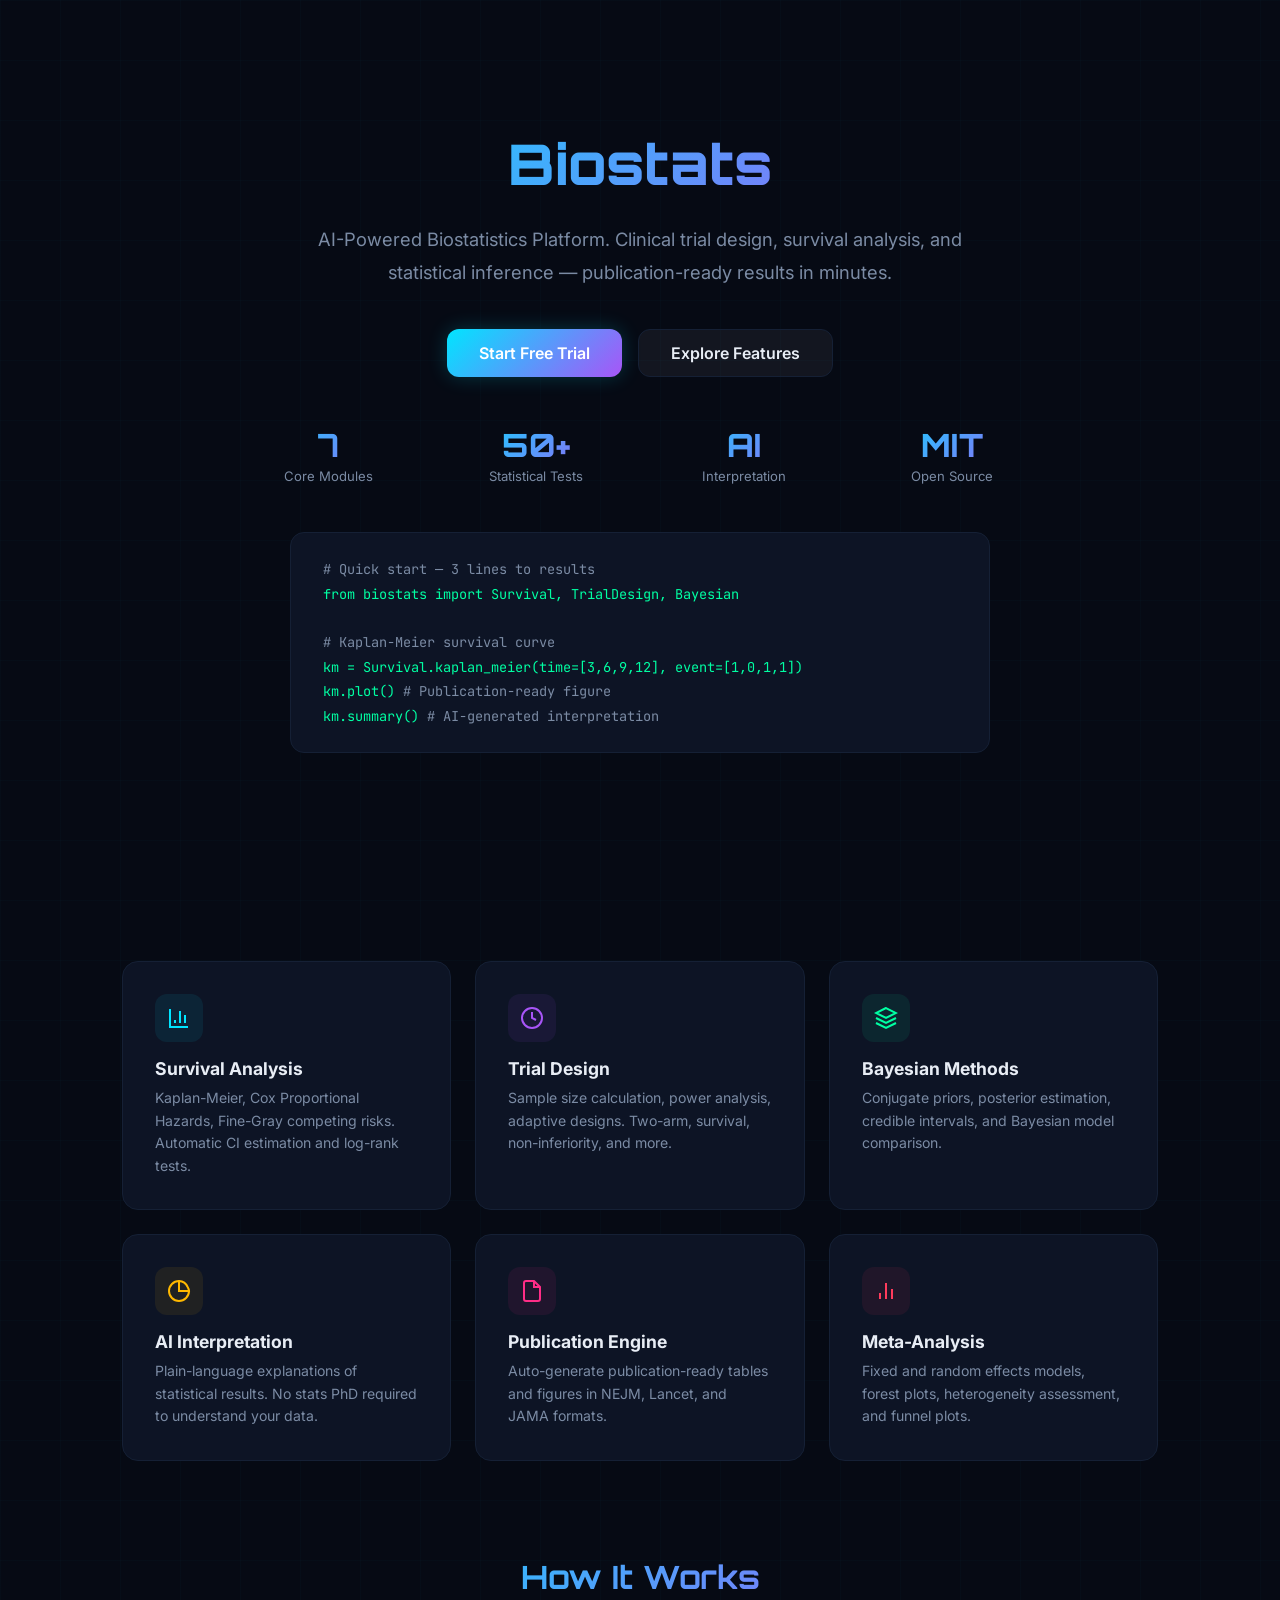
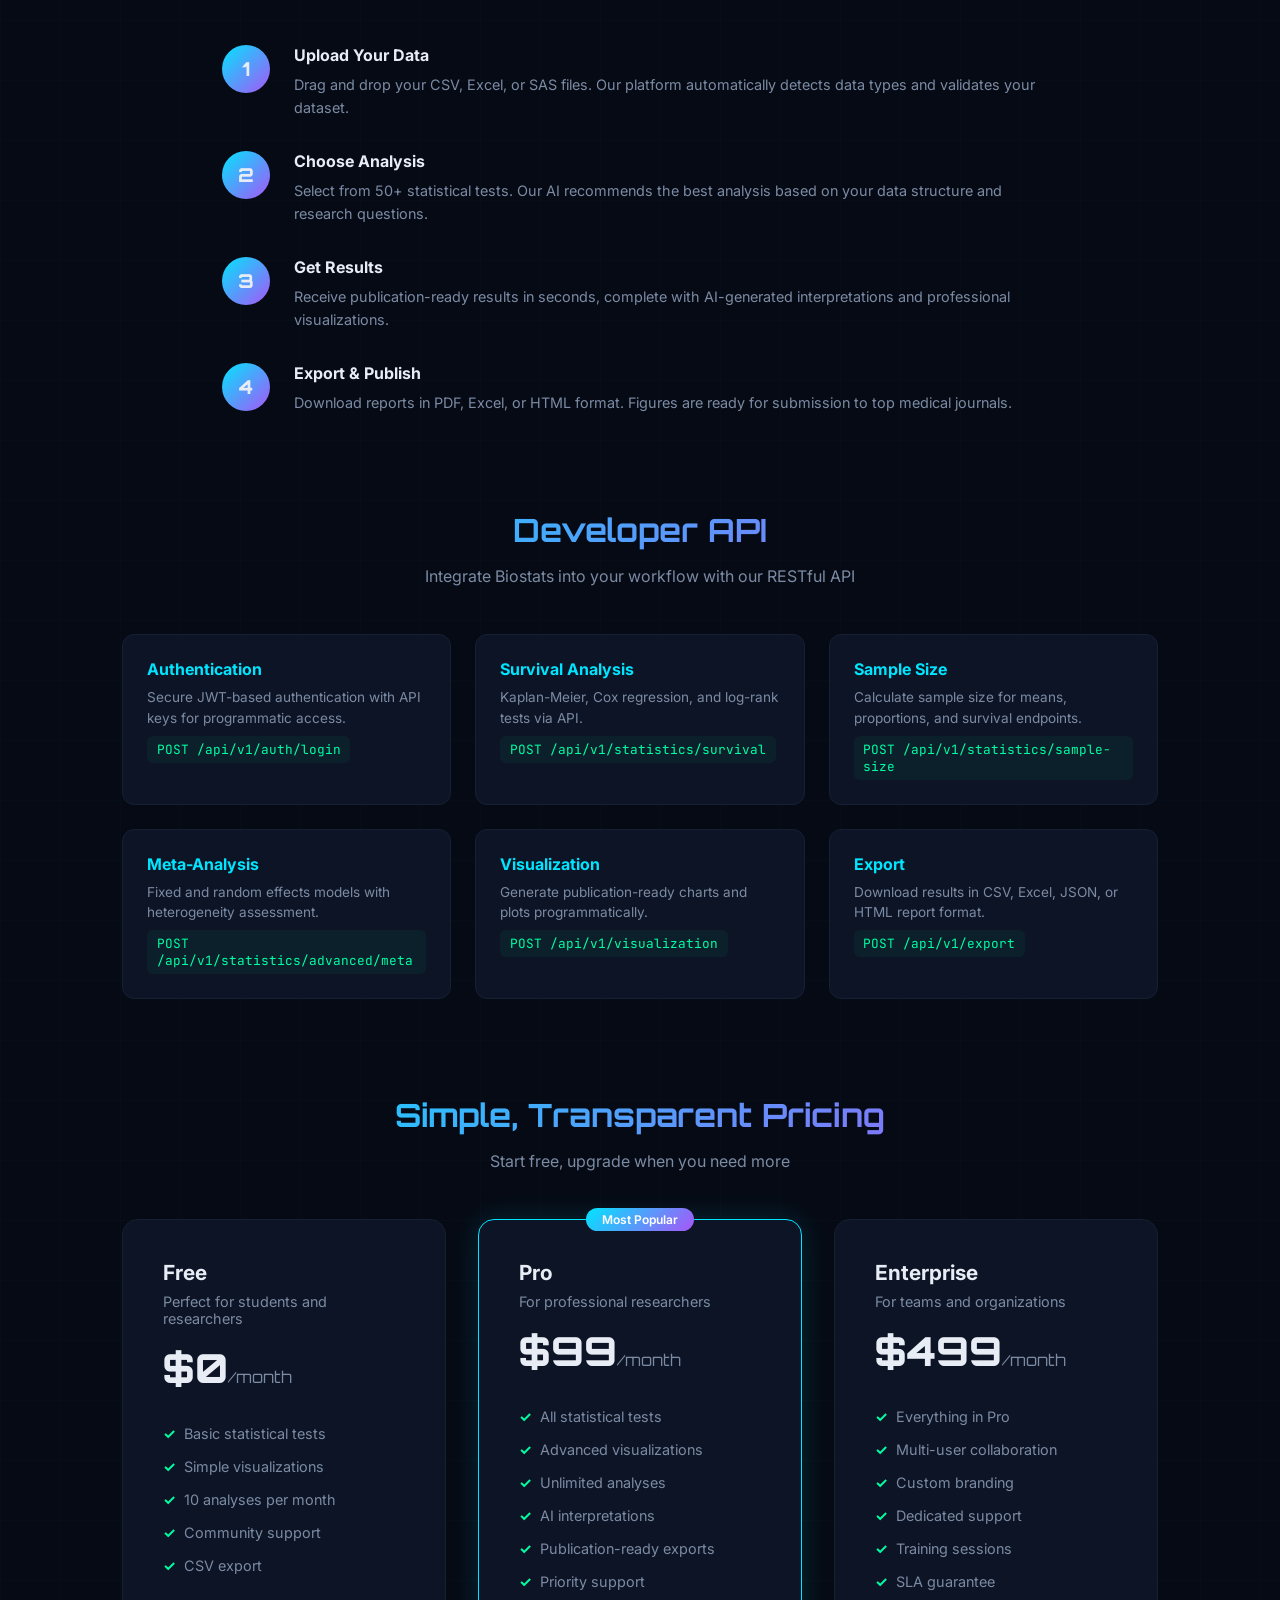
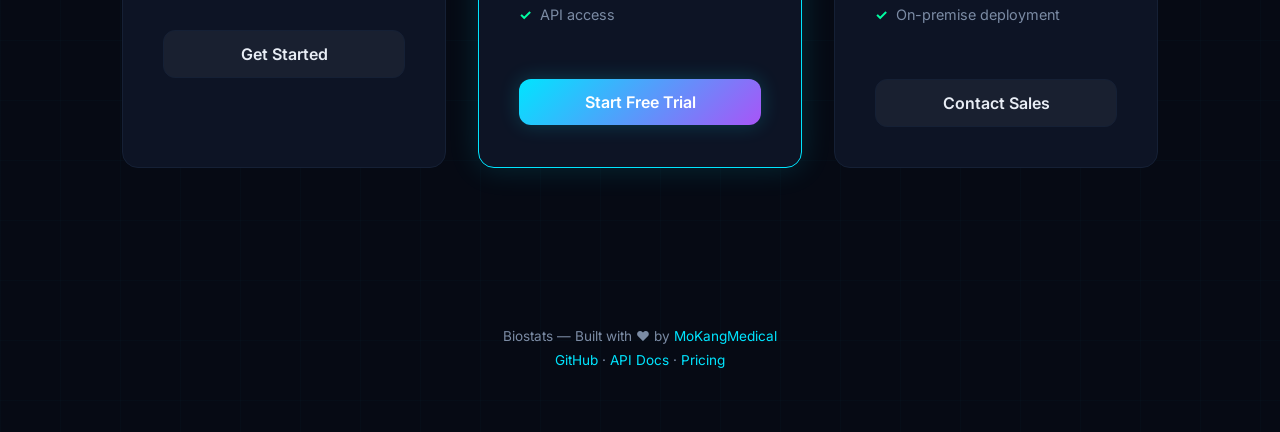
==== commit cd941aec: "🔀 合并 biostats- 和 Biostats → Biostats终结者 v2.0.0 - 统一项目结构：backend / biostats / src / frontend / data /" ====
--- a/docs/index.html
+++ b/docs/index.html
@@ -1,106 +1,290 @@
 <!DOCTYPE html>
-<html lang="en"><head><meta charset="UTF-8"><meta name="viewport" content="width=device-width,initial-scale=1.0">
-<title>BioStatS — BioStatS — .</title>
-<meta property="og:title" content="BioStatS — BioStatS — .">
-<meta property="og:type" content="website">
-<meta property="og:url" content="https://mokangmedical.github.io/biostats-/">
-<meta name="twitter:card" content="summary_large_image">
-    <meta property="og:title" content="biostats- - BioStatS — .">
-    <meta property="og:description" content="AI-powered healthcare solution by BioStatS — .">
-    <meta property="og:type" content="website">
-    <meta property="og:url" content="https://mokangmedical.github.io/biostats-/">
-    <meta property="og:site_name" content="BioStatS — .">
-    <meta name="twitter:card" content="summary_large_image">
-    <meta name="twitter:title" content="biostats- - BioStatS — .">
-    <meta name="twitter:description" content="AI-powered healthcare solution by BioStatS — ."><meta name="description" content="Biostatistics Platform — Statistical analysis tools for biomedical research">
-<link rel="stylesheet" href="https://mokangmedical.github.io/opc-homepage/shared-design-system.css">
+<html lang="en">
+<head>
+<meta charset="UTF-8">
+<meta name="viewport" content="width=device-width, initial-scale=1.0">
+<title>Biostats — AI-Powered Biostatistics Platform</title>
+<meta name="description" content="Clinical trial design, survival analysis, and statistical inference powered by AI. Publication-ready results in minutes.">
+<link rel="preconnect" href="https://fonts.googleapis.com">
+<link href="https://fonts.googleapis.com/css2?family=Inter:wght@400;500;600;700;800&family=JetBrains+Mono:wght@400;500&family=Orbitron:wght@500;700;800&display=swap" rel="stylesheet">
 <style>
+*{margin:0;padding:0;box-sizing:border-box}
+:root{--bg:#060a14;--card:#0d1425;--border:#152035;--text:#e8edf5;--dim:#7b8ba4;--cyan:#00e5ff;--purple:#a855f7;--green:#00ffa3;--orange:#ffb800;--grad:linear-gradient(135deg,#00e5ff,#a855f7)}
+body{background:var(--bg);color:var(--text);font-family:'Inter',sans-serif;min-height:100vh;background-image:linear-gradient(rgba(0,229,255,.015) 1px,transparent 1px),linear-gradient(90deg,rgba(0,229,255,.015) 1px,transparent 1px);background-size:60px 60px;-webkit-font-smoothing:antialiased}
+.hero{text-align:center;padding:8rem 2rem 6rem;max-width:900px;margin:0 auto}
+.hero h1{font-family:'Orbitron',sans-serif;font-size:clamp(2rem,5vw,3.5rem);font-weight:800;background:var(--grad);-webkit-background-clip:text;-webkit-text-fill-color:transparent;margin-bottom:1.5rem}
+.hero p{color:var(--dim);font-size:1.15rem;line-height:1.8;max-width:650px;margin:0 auto 2.5rem}
+.btn{display:inline-flex;align-items:center;gap:.5rem;padding:.8rem 2rem;border-radius:12px;font-size:1rem;font-weight:600;text-decoration:none;transition:all .3s;border:none;cursor:pointer}
+.btn-primary{background:var(--grad);color:#fff;box-shadow:0 0 20px rgba(0,229,255,.2)}
+.btn-primary:hover{transform:translateY(-2px);box-shadow:0 0 30px rgba(0,229,255,.35)}
+.btn-ghost{background:rgba(255,255,255,.05);color:var(--text);border:1px solid var(--border)}
+.btn-ghost:hover{border-color:var(--cyan)}
+.features{display:grid;grid-template-columns:repeat(auto-fit,minmax(280px,1fr));gap:1.5rem;max-width:1100px;margin:4rem auto;padding:0 2rem}
+.feature{background:var(--card);border:1px solid var(--border);border-radius:16px;padding:2rem;transition:all .3s}
+.feature:hover{border-color:rgba(0,229,255,.2);transform:translateY(-3px);box-shadow:0 0 30px rgba(0,229,255,.05)}
+.feature h3{font-size:1.1rem;margin-bottom:.5rem}
+.feature p{color:var(--dim);font-size:.88rem;line-height:1.6}
+.feature .ico{width:48px;height:48px;border-radius:12px;display:flex;align-items:center;justify-content:center;margin-bottom:1rem;font-size:1.3rem}
+.code-block{background:var(--card);border:1px solid var(--border);border-radius:14px;padding:1.5rem 2rem;max-width:700px;margin:3rem auto;font-family:'JetBrains Mono',monospace;font-size:.85rem;color:var(--green);overflow-x:auto;text-align:left;line-height:1.8}
+.code-block .comment{color:var(--dim)}
+.stats{display:grid;grid-template-columns:repeat(4,1fr);gap:2rem;max-width:800px;margin:0 auto 3rem}
+.stat-val{font-family:'Orbitron',sans-serif;font-size:2rem;font-weight:800;background:var(--grad);-webkit-background-clip:text;-webkit-text-fill-color:transparent}
+.stat-lbl{font-size:.82rem;color:var(--dim);margin-top:.2rem}
+
+/* Pricing Section */
+.pricing{max-width:1100px;margin:6rem auto;padding:0 2rem}
+.pricing h2{text-align:center;font-family:'Orbitron',sans-serif;font-size:2rem;margin-bottom:1rem;background:var(--grad);-webkit-background-clip:text;-webkit-text-fill-color:transparent}
+.pricing>p{text-align:center;color:var(--dim);margin-bottom:3rem}
+.pricing-grid{display:grid;grid-template-columns:repeat(auto-fit,minmax(300px,1fr));gap:2rem}
+.price-card{background:var(--card);border:1px solid var(--border);border-radius:16px;padding:2.5rem;position:relative;transition:all .3s}
+.price-card:hover{transform:translateY(-5px);box-shadow:0 0 40px rgba(0,229,255,.1)}
+.price-card.popular{border-color:var(--cyan);box-shadow:0 0 30px rgba(0,229,255,.15)}
+.price-card.popular::before{content:'Most Popular';position:absolute;top:-12px;left:50%;transform:translateX(-50%);background:var(--grad);color:#fff;padding:4px 16px;border-radius:20px;font-size:.75rem;font-weight:600}
+.price-card h3{font-size:1.3rem;margin-bottom:.5rem}
+.price-card .price{font-family:'Orbitron',sans-serif;font-size:2.5rem;font-weight:800;margin:1rem 0}
+.price-card .price span{font-size:1rem;font-weight:400;color:var(--dim)}
+.price-card .features-list{list-style:none;margin:1.5rem 0}
+.price-card .features-list li{padding:.5rem 0;color:var(--dim);font-size:.9rem;display:flex;align-items:center;gap:.5rem}
+.price-card .features-list li::before{content:'✓';color:var(--green);font-weight:bold}
+.price-card .btn{width:100%;justify-content:center;margin-top:1.5rem}
+
+/* API Section */
+.api-section{max-width:1100px;margin:6rem auto;padding:0 2rem}
+.api-section h2{text-align:center;font-family:'Orbitron',sans-serif;font-size:2rem;margin-bottom:1rem;background:var(--grad);-webkit-background-clip:text;-webkit-text-fill-color:transparent}
+.api-section>p{text-align:center;color:var(--dim);margin-bottom:3rem}
+.api-grid{display:grid;grid-template-columns:repeat(auto-fit,minmax(250px,1fr));gap:1.5rem}
+.api-card{background:var(--card);border:1px solid var(--border);border-radius:12px;padding:1.5rem}
+.api-card h4{color:var(--cyan);margin-bottom:.5rem;font-size:1rem}
+.api-card p{color:var(--dim);font-size:.85rem;line-height:1.5}
+.api-card .endpoint{font-family:'JetBrains Mono',monospace;font-size:.8rem;color:var(--green);background:rgba(0,255,163,.05);padding:.3rem .6rem;border-radius:6px;margin-top:.5rem;display:inline-block}
+
+/* Workflow Section */
+.workflow{max-width:900px;margin:6rem auto;padding:0 2rem}
+.workflow h2{text-align:center;font-family:'Orbitron',sans-serif;font-size:2rem;margin-bottom:3rem;background:var(--grad);-webkit-background-clip:text;-webkit-text-fill-color:transparent}
+.workflow-steps{display:flex;flex-direction:column;gap:2rem}
+.workflow-step{display:flex;gap:1.5rem;align-items:flex-start}
+.workflow-step .step-num{width:48px;height:48px;border-radius:50%;background:var(--grad);display:flex;align-items:center;justify-content:center;font-family:'Orbitron',sans-serif;font-weight:800;font-size:1.2rem;flex-shrink:0}
+.workflow-step .step-content{flex:1}
+.workflow-step h4{margin-bottom:.5rem}
+.workflow-step p{color:var(--dim);font-size:.9rem;line-height:1.6}
+
+footer{text-align:center;padding:4rem 2rem;color:var(--dim);font-size:.85rem}
+footer a{color:var(--cyan);text-decoration:none}
+footer a:hover{text-decoration:underline}
+
 @media(max-width:768px){
-  .nav-links,.nl,.links{display:none!important}
-  .features-grid,.fg,.p-grid,.pricing-grid,.pg{grid-template-columns:1fr!important}
-  .stats,.row{grid-template-columns:1fr!important}
-  .hero h1{font-size:2rem!important}
-  .container{padding:0 16px!important}
-}
-@media(max-width:480px){
-  .hero{padding:4rem 1rem!important}
-  .section,.sec{padding:2rem 1rem!important}
+  .stats{grid-template-columns:repeat(2,1fr)}
+  .pricing-grid{grid-template-columns:1fr}
+  .api-grid{grid-template-columns:1fr}
+  .workflow-step{flex-direction:column;align-items:center;text-align:center}
 }
 </style>
-<link rel="canonical" href="https://mokangmedical.github.io/biostats-/">
-<script type="application/ld+json">
-{"@context":"https://schema.org","@type":"SoftwareApplication","name":"BioStatS — BioStatS — .","description":"Biostatistics Platform — Statistical analysis tools for biomedical research","url":"https://mokangmedical.github.io/biostats-/","provider":{"@type":"Organization","name":"BioStatS — ."}}
-</script>
-</head><body>
-<nav class="eco-nav"><a class="nav-brand" href="https://mokangmedical.github.io/opc-homepage/">BioStatS — .</a>
-<div class="nav-links"><a href="https://github.com/BioStatS — ./biostats-">GitHub</a><a href="https://mokangmedical.github.io/opc-homepage/">Ecosystem</a><a href="#features">Features</a><a href="#pricing">Pricing</a></div></nav>
-<section class="hero"><div class="badge">Statistics</div><h1>BioStatS</h1><p class="subtitle">Biostatistics Platform — Statistical analysis tools for biomedical research</p>
-<div class="btn-group"><a href="https://github.com/BioStatS — ./biostats-" class="btn btn-primary">View on GitHub</a><a href="#features" class="btn btn-outline">Explore Features</a></div></section>
-<section class="section" id="stats"><div class="stats"><div><div class="stat-num">50+</div><div class="stat-label">Stat Tests</div></div><div><div class="stat-num">Auto</div><div class="stat-label">Reporting</div></div><div><div class="stat-num">R/Python</div><div class="stat-label">Compatible</div></div><div><div class="stat-num">FDA</div><div class="stat-label">Accepted</div></div></div></section>
-<section class="section" id="features"><h2 class="section-title">Key Features</h2><p class="section-desc">Powerful capabilities designed for medical professionals and researchers</p><div class="card-grid"><div class="card fade-up"><div class="card-icon">📊</div><h3>Statistical Tests</h3><p>50+ tests with guided selection and assumption checking</p></div><div class="card fade-up"><div class="card-icon">📈</div><h3>Regression Models</h3><p>Linear, logistic, Cox, and mixed-effects models</p></div><div class="card fade-up"><div class="card-icon">🔄</div><h3>Sample Size</h3><p>Power analysis and sample size calculators</p></div><div class="card fade-up"><div class="card-icon">📋</div><h3>Auto Reports</h3><p>Publication-ready statistical reports in one click</p></div><div class="card fade-up"><div class="card-icon">🎯</div><h3>Survival Analysis</h3><p>Kaplan-Meier, log-rank, and Cox regression</p></div><div class="card fade-up"><div class="card-icon">📊</div><h3>Visualization</h3><p>Interactive plots with customizable themes</p></div></div></section>
-<section class="section" id="pricing"><h2 class="section-title">Pricing Plans</h2><p class="section-desc">Choose the plan that fits your needs</p><div class="pricing-grid"><div class="price-card "><h3>Student</h3><div class="price-tag">Free</div><ul><li>Basic tests</li><li>5 analyses/mo</li><li>Community support</li></ul><a href="https://github.com/BioStatS — ./biostats-" class="btn btn-primary" style="width:100%;justify-content:center">Get Started</a></div><div class="price-card featured"><div class="price-badge">Most Popular</div><h3>Researcher</h3><div class="price-tag">$79/mo</div><ul><li>All tests</li><li>Unlimited analyses</li><li>Auto reports</li><li>Export</li></ul><a href="https://github.com/BioStatS — ./biostats-" class="btn btn-primary" style="width:100%;justify-content:center">Get Started</a></div><div class="price-card "><h3>Institution</h3><div class="price-tag">$399/mo</div><ul><li>Site license</li><li>Custom methods</li><li>Training</li><li>Priority support</li></ul><a href="https://github.com/BioStatS — ./biostats-" class="btn btn-primary" style="width:100%;justify-content:center">Get Started</a></div></div></section>
-<footer class="footer"><div class="footer-links"><a href="https://mokangmedical.github.io/opc-homepage/">Ecosystem Home</a><a href="https://github.com/BioStatS — .">GitHub Organization</a><a href="https://github.com/BioStatS — ./biostats-">This Project</a></div><p>&copy; 2025 BioStatS — .. All rights reserved.</p></footer>
-
-<!-- OPC Eco Nav -->
-<div style="position:fixed;bottom:20px;right:20px;z-index:99;background:rgba(17,24,39,.95);backdrop-filter:blur(10px);border:1px solid #1e293b;border-radius:12px;padding:12px;box-shadow:0 10px 40px rgba(0,0,0,.4);max-width:200px">
-<div style="font-size:.7rem;color:#94a3b8;text-transform:uppercase;letter-spacing:.05rem;padding:4px 8px;border-bottom:1px solid #1e293b;margin-bottom:6px">OPC Ecosystem</div>
-<a href="https://mokangmedical.github.io/opc-homepage/" style="display:block;padding:3px 8px;color:#94a3b8;font-size:.78rem;text-decoration:none;border-radius:4px;transition:all .2s">🏠 OPC Home</a>
-<a href="https://mokangmedical.github.io/DrugMind/" style="display:block;padding:3px 8px;color:#94a3b8;font-size:.78rem;text-decoration:none;border-radius:4px;transition:all .2s">💊 DrugMind</a>
-<a href="https://mokangmedical.github.io/PharmaSim/" style="display:block;padding:3px 8px;color:#94a3b8;font-size:.78rem;text-decoration:none;border-radius:4px;transition:all .2s">🧪 PharmaSim</a>
-<a href="https://mokangmedical.github.io/medichat-rd/" style="display:block;padding:3px 8px;color:#94a3b8;font-size:.78rem;text-decoration:none;border-radius:4px;transition:all .2s">🏥 MediChat-RD</a>
-<a href="https://mokangmedical.github.io/tianyan/" style="display:block;padding:3px 8px;color:#94a3b8;font-size:.78rem;text-decoration:none;border-radius:4px;transition:all .2s">👁️ Tianyan</a>
-</div>
-
-<script>
-// Scroll reveal animation
-const observer = new IntersectionObserver((entries) => {
-    entries.forEach(entry => {
-        if (entry.isIntersecting) {
-            entry.target.style.opacity = '1';
-            entry.target.style.transform = 'translateY(0)';
-            observer.unobserve(entry.target);
-        }
-    });
-}, { threshold: 0.1 });
-
-document.querySelectorAll('.feature-card, .card, .pricing-card, .stat-card, [class*="feature"], [class*="card"]').forEach(el => {
-    el.style.opacity = '0';
-    el.style.transform = 'translateY(20px)';
-    el.style.transition = 'all 0.6s cubic-bezier(0.16, 1, 0.3, 1)';
-    observer.observe(el);
-});
-
-// Smooth scroll for anchor links
-document.querySelectorAll('a[href^="#"]').forEach(a => {
-    a.addEventListener('click', e => {
-        e.preventDefault();
-        const target = document.querySelector(a.getAttribute('href'));
-        if (target) target.scrollIntoView({ behavior: 'smooth', block: 'start' });
-    });
-});
-
-// Navbar background on scroll
-const nav = document.querySelector('nav, .nav, .navbar, header');
-if (nav) {
-    window.addEventListener('scroll', () => {
-        nav.style.background = window.scrollY > 50 ? 'rgba(10,10,15,0.98)' : 'rgba(10,10,15,0.85)';
-    });
-}
-
-// Counter animation for stats
-document.querySelectorAll('[data-count], .stat-number, .counter').forEach(el => {
-    const target = parseInt(el.dataset.count || el.textContent);
-    if (isNaN(target)) return;
-    let current = 0;
-    const increment = target / 60;
-    const suffix = el.dataset.suffix || '';
-    const timer = setInterval(() => {
-        current += increment;
-        if (current >= target) { current = target; clearInterval(timer); }
-        el.textContent = Math.floor(current).toLocaleString() + suffix;
-    }, 25);
-});
-
-console.log('BioStatS — . interactive features loaded');
-</script>
-</body></html>+</head>
+<body>
+
+<!-- Hero Section -->
+<div class="hero">
+  <h1>Biostats</h1>
+  <p>AI-Powered Biostatistics Platform. Clinical trial design, survival analysis, and statistical inference — publication-ready results in minutes.</p>
+  <div style="display:flex;gap:1rem;justify-content:center;flex-wrap:wrap;margin-bottom:3rem">
+    <a href="#pricing" class="btn btn-primary">Start Free Trial</a>
+    <a href="#features" class="btn btn-ghost">Explore Features</a>
+  </div>
+  <div class="stats">
+    <div><div class="stat-val">7</div><div class="stat-lbl">Core Modules</div></div>
+    <div><div class="stat-val">50+</div><div class="stat-lbl">Statistical Tests</div></div>
+    <div><div class="stat-val">AI</div><div class="stat-lbl">Interpretation</div></div>
+    <div><div class="stat-val">MIT</div><div class="stat-lbl">Open Source</div></div>
+  </div>
+  <div class="code-block">
+    <span class="comment"># Quick start — 3 lines to results</span><br>
+    from biostats import Survival, TrialDesign, Bayesian<br><br>
+    <span class="comment"># Kaplan-Meier survival curve</span><br>
+    km = Survival.kaplan_meier(time=[3,6,9,12], event=[1,0,1,1])<br>
+    km.plot()  <span class="comment"># Publication-ready figure</span><br>
+    km.summary()  <span class="comment"># AI-generated interpretation</span>
+  </div>
+</div>
+
+<!-- Features Section -->
+<div class="features" id="features">
+  <div class="feature">
+    <div class="ico" style="background:rgba(0,229,255,.08)">
+      <svg width="24" height="24" viewBox="0 0 24 24" fill="none" stroke="#00e5ff" stroke-width="2"><path d="M3 3v18h18"/><path d="M18 17V9"/><path d="M13 17V5"/><path d="M8 17v-3"/></svg>
+    </div>
+    <h3>Survival Analysis</h3>
+    <p>Kaplan-Meier, Cox Proportional Hazards, Fine-Gray competing risks. Automatic CI estimation and log-rank tests.</p>
+  </div>
+  <div class="feature">
+    <div class="ico" style="background:rgba(168,85,247,.08)">
+      <svg width="24" height="24" viewBox="0 0 24 24" fill="none" stroke="#a855f7" stroke-width="2"><circle cx="12" cy="12" r="10"/><path d="M12 6v6l4 2"/></svg>
+    </div>
+    <h3>Trial Design</h3>
+    <p>Sample size calculation, power analysis, adaptive designs. Two-arm, survival, non-inferiority, and more.</p>
+  </div>
+  <div class="feature">
+    <div class="ico" style="background:rgba(0,255,163,.08)">
+      <svg width="24" height="24" viewBox="0 0 24 24" fill="none" stroke="#00ffa3" stroke-width="2"><path d="M12 2L2 7l10 5 10-5-10-5z"/><path d="M2 17l10 5 10-5"/><path d="M2 12l10 5 10-5"/></svg>
+    </div>
+    <h3>Bayesian Methods</h3>
+    <p>Conjugate priors, posterior estimation, credible intervals, and Bayesian model comparison.</p>
+  </div>
+  <div class="feature">
+    <div class="ico" style="background:rgba(255,184,0,.08)">
+      <svg width="24" height="24" viewBox="0 0 24 24" fill="none" stroke="#ffb800" stroke-width="2"><path d="M12 2a10 10 0 1 0 10 10H12V2z"/><path d="M20.66 8A10 10 0 0 0 12 2v10h10a10 10 0 0 0-1.34-4z"/></svg>
+    </div>
+    <h3>AI Interpretation</h3>
+    <p>Plain-language explanations of statistical results. No stats PhD required to understand your data.</p>
+  </div>
+  <div class="feature">
+    <div class="ico" style="background:rgba(255,45,135,.08)">
+      <svg width="24" height="24" viewBox="0 0 24 24" fill="none" stroke="#ff2d87" stroke-width="2"><path d="M14 2H6a2 2 0 0 0-2 2v16a2 2 0 0 0 2 2h12a2 2 0 0 0 2-2V8z"/><polyline points="14 2 14 8 20 8"/></svg>
+    </div>
+    <h3>Publication Engine</h3>
+    <p>Auto-generate publication-ready tables and figures in NEJM, Lancet, and JAMA formats.</p>
+  </div>
+  <div class="feature">
+    <div class="ico" style="background:rgba(255,59,92,.08)">
+      <svg width="24" height="24" viewBox="0 0 24 24" fill="none" stroke="#ff3b5c" stroke-width="2"><line x1="18" y1="20" x2="18" y2="10"/><line x1="12" y1="20" x2="12" y2="4"/><line x1="6" y1="20" x2="6" y2="14"/></svg>
+    </div>
+    <h3>Meta-Analysis</h3>
+    <p>Fixed and random effects models, forest plots, heterogeneity assessment, and funnel plots.</p>
+  </div>
+</div>
+
+<!-- Workflow Section -->
+<div class="workflow" id="workflow">
+  <h2>How It Works</h2>
+  <div class="workflow-steps">
+    <div class="workflow-step">
+      <div class="step-num">1</div>
+      <div class="step-content">
+        <h4>Upload Your Data</h4>
+        <p>Drag and drop your CSV, Excel, or SAS files. Our platform automatically detects data types and validates your dataset.</p>
+      </div>
+    </div>
+    <div class="workflow-step">
+      <div class="step-num">2</div>
+      <div class="step-content">
+        <h4>Choose Analysis</h4>
+        <p>Select from 50+ statistical tests. Our AI recommends the best analysis based on your data structure and research questions.</p>
+      </div>
+    </div>
+    <div class="workflow-step">
+      <div class="step-num">3</div>
+      <div class="step-content">
+        <h4>Get Results</h4>
+        <p>Receive publication-ready results in seconds, complete with AI-generated interpretations and professional visualizations.</p>
+      </div>
+    </div>
+    <div class="workflow-step">
+      <div class="step-num">4</div>
+      <div class="step-content">
+        <h4>Export & Publish</h4>
+        <p>Download reports in PDF, Excel, or HTML format. Figures are ready for submission to top medical journals.</p>
+      </div>
+    </div>
+  </div>
+</div>
+
+<!-- API Section -->
+<div class="api-section" id="api">
+  <h2>Developer API</h2>
+  <p>Integrate Biostats into your workflow with our RESTful API</p>
+  <div class="api-grid">
+    <div class="api-card">
+      <h4>Authentication</h4>
+      <p>Secure JWT-based authentication with API keys for programmatic access.</p>
+      <div class="endpoint">POST /api/v1/auth/login</div>
+    </div>
+    <div class="api-card">
+      <h4>Survival Analysis</h4>
+      <p>Kaplan-Meier, Cox regression, and log-rank tests via API.</p>
+      <div class="endpoint">POST /api/v1/statistics/survival</div>
+    </div>
+    <div class="api-card">
+      <h4>Sample Size</h4>
+      <p>Calculate sample size for means, proportions, and survival endpoints.</p>
+      <div class="endpoint">POST /api/v1/statistics/sample-size</div>
+    </div>
+    <div class="api-card">
+      <h4>Meta-Analysis</h4>
+      <p>Fixed and random effects models with heterogeneity assessment.</p>
+      <div class="endpoint">POST /api/v1/statistics/advanced/meta</div>
+    </div>
+    <div class="api-card">
+      <h4>Visualization</h4>
+      <p>Generate publication-ready charts and plots programmatically.</p>
+      <div class="endpoint">POST /api/v1/visualization</div>
+    </div>
+    <div class="api-card">
+      <h4>Export</h4>
+      <p>Download results in CSV, Excel, JSON, or HTML report format.</p>
+      <div class="endpoint">POST /api/v1/export</div>
+    </div>
+  </div>
+</div>
+
+<!-- Pricing Section -->
+<div class="pricing" id="pricing">
+  <h2>Simple, Transparent Pricing</h2>
+  <p>Start free, upgrade when you need more</p>
+  <div class="pricing-grid">
+    <div class="price-card">
+      <h3>Free</h3>
+      <p style="color:var(--dim);font-size:.9rem">Perfect for students and researchers</p>
+      <div class="price">$0<span>/month</span></div>
+      <ul class="features-list">
+        <li>Basic statistical tests</li>
+        <li>Simple visualizations</li>
+        <li>10 analyses per month</li>
+        <li>Community support</li>
+        <li>CSV export</li>
+      </ul>
+      <a href="https://github.com/MoKangMedical/Biostats" class="btn btn-ghost">Get Started</a>
+    </div>
+    <div class="price-card popular">
+      <h3>Pro</h3>
+      <p style="color:var(--dim);font-size:.9rem">For professional researchers</p>
+      <div class="price">$99<span>/month</span></div>
+      <ul class="features-list">
+        <li>All statistical tests</li>
+        <li>Advanced visualizations</li>
+        <li>Unlimited analyses</li>
+        <li>AI interpretations</li>
+        <li>Publication-ready exports</li>
+        <li>Priority support</li>
+        <li>API access</li>
+      </ul>
+      <a href="#" class="btn btn-primary">Start Free Trial</a>
+    </div>
+    <div class="price-card">
+      <h3>Enterprise</h3>
+      <p style="color:var(--dim);font-size:.9rem">For teams and organizations</p>
+      <div class="price">$499<span>/month</span></div>
+      <ul class="features-list">
+        <li>Everything in Pro</li>
+        <li>Multi-user collaboration</li>
+        <li>Custom branding</li>
+        <li>Dedicated support</li>
+        <li>Training sessions</li>
+        <li>SLA guarantee</li>
+        <li>On-premise deployment</li>
+      </ul>
+      <a href="#" class="btn btn-ghost">Contact Sales</a>
+    </div>
+  </div>
+</div>
+
+<!-- Footer -->
+<footer>
+  <p>Biostats — Built with ❤️ by <a href="https://github.com/MoKangMedical">MoKangMedical</a></p>
+  <p style="margin-top:.5rem">
+    <a href="https://github.com/MoKangMedical/Biostats">GitHub</a> · 
+    <a href="https://github.com/MoKangMedical/Biostats/tree/main/backend">API Docs</a> · 
+    <a href="#pricing">Pricing</a>
+  </p>
+</footer>
+
+</body>
+</html>
